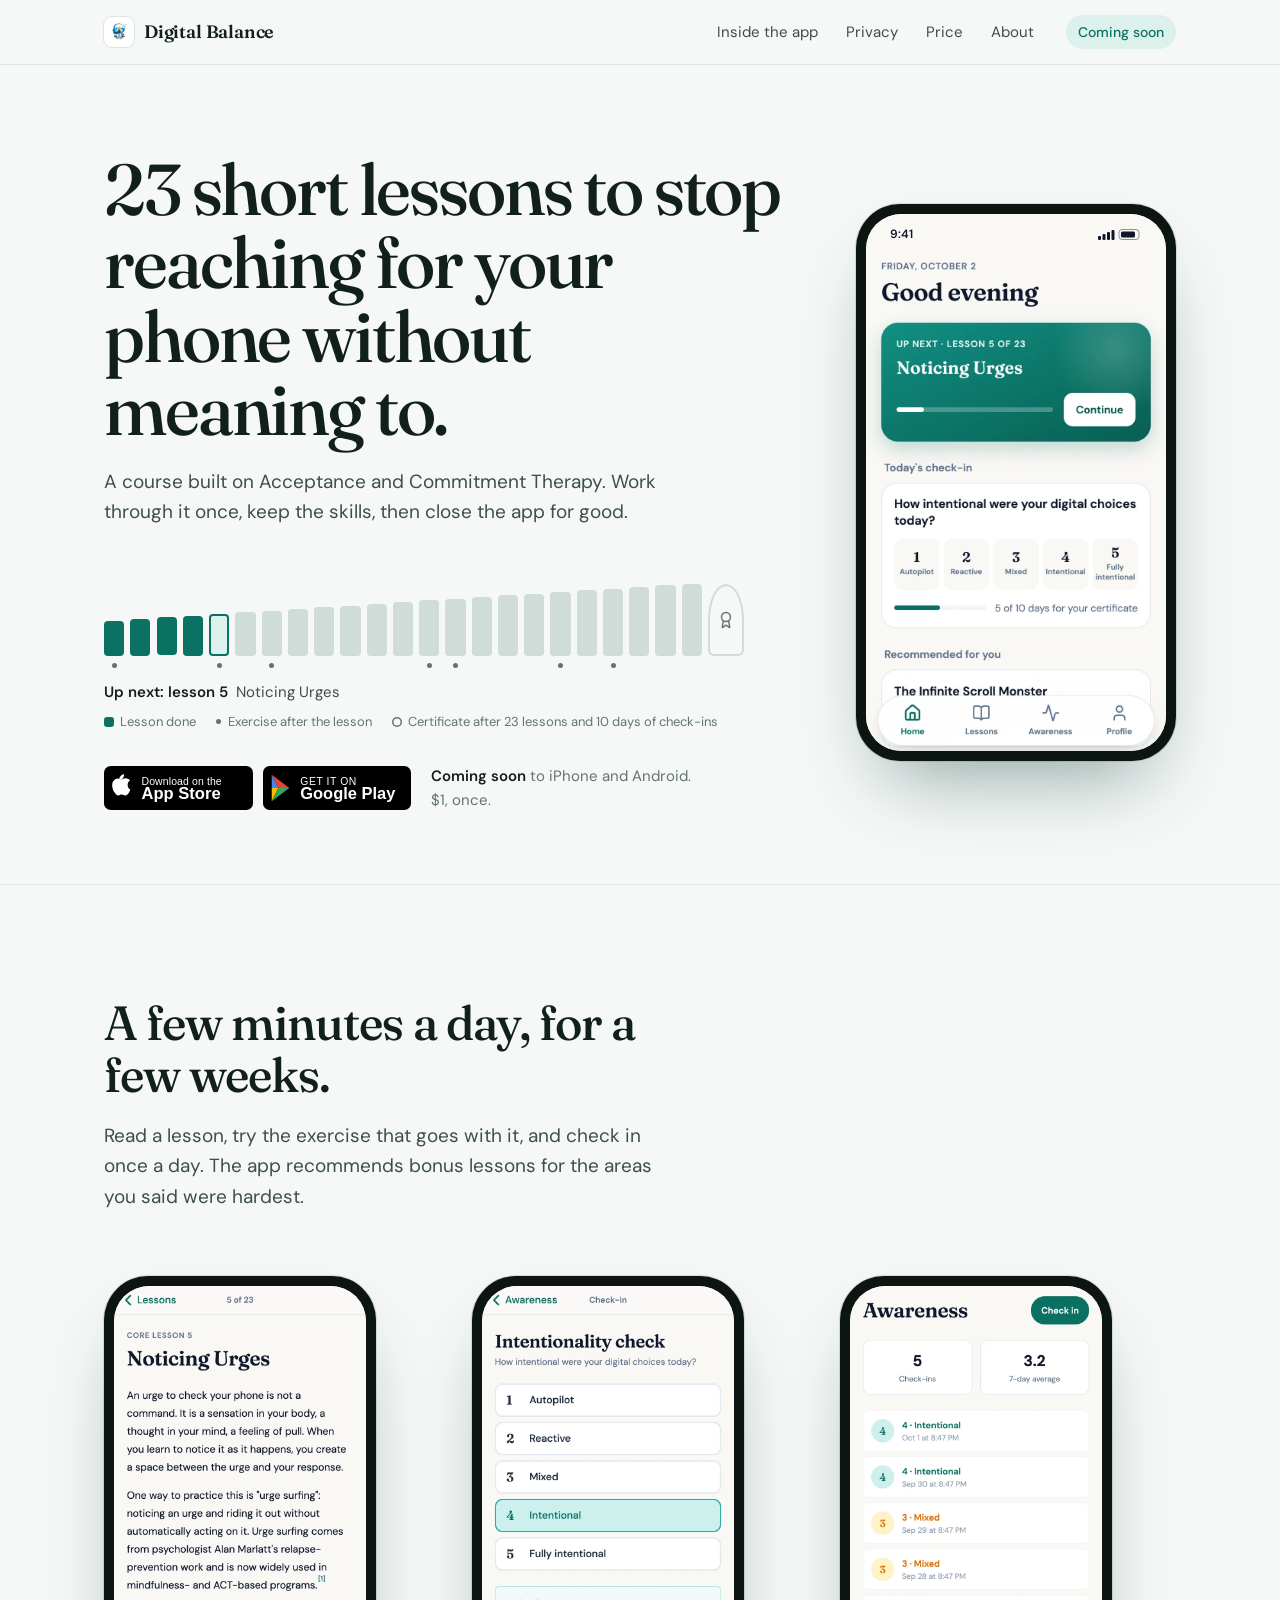
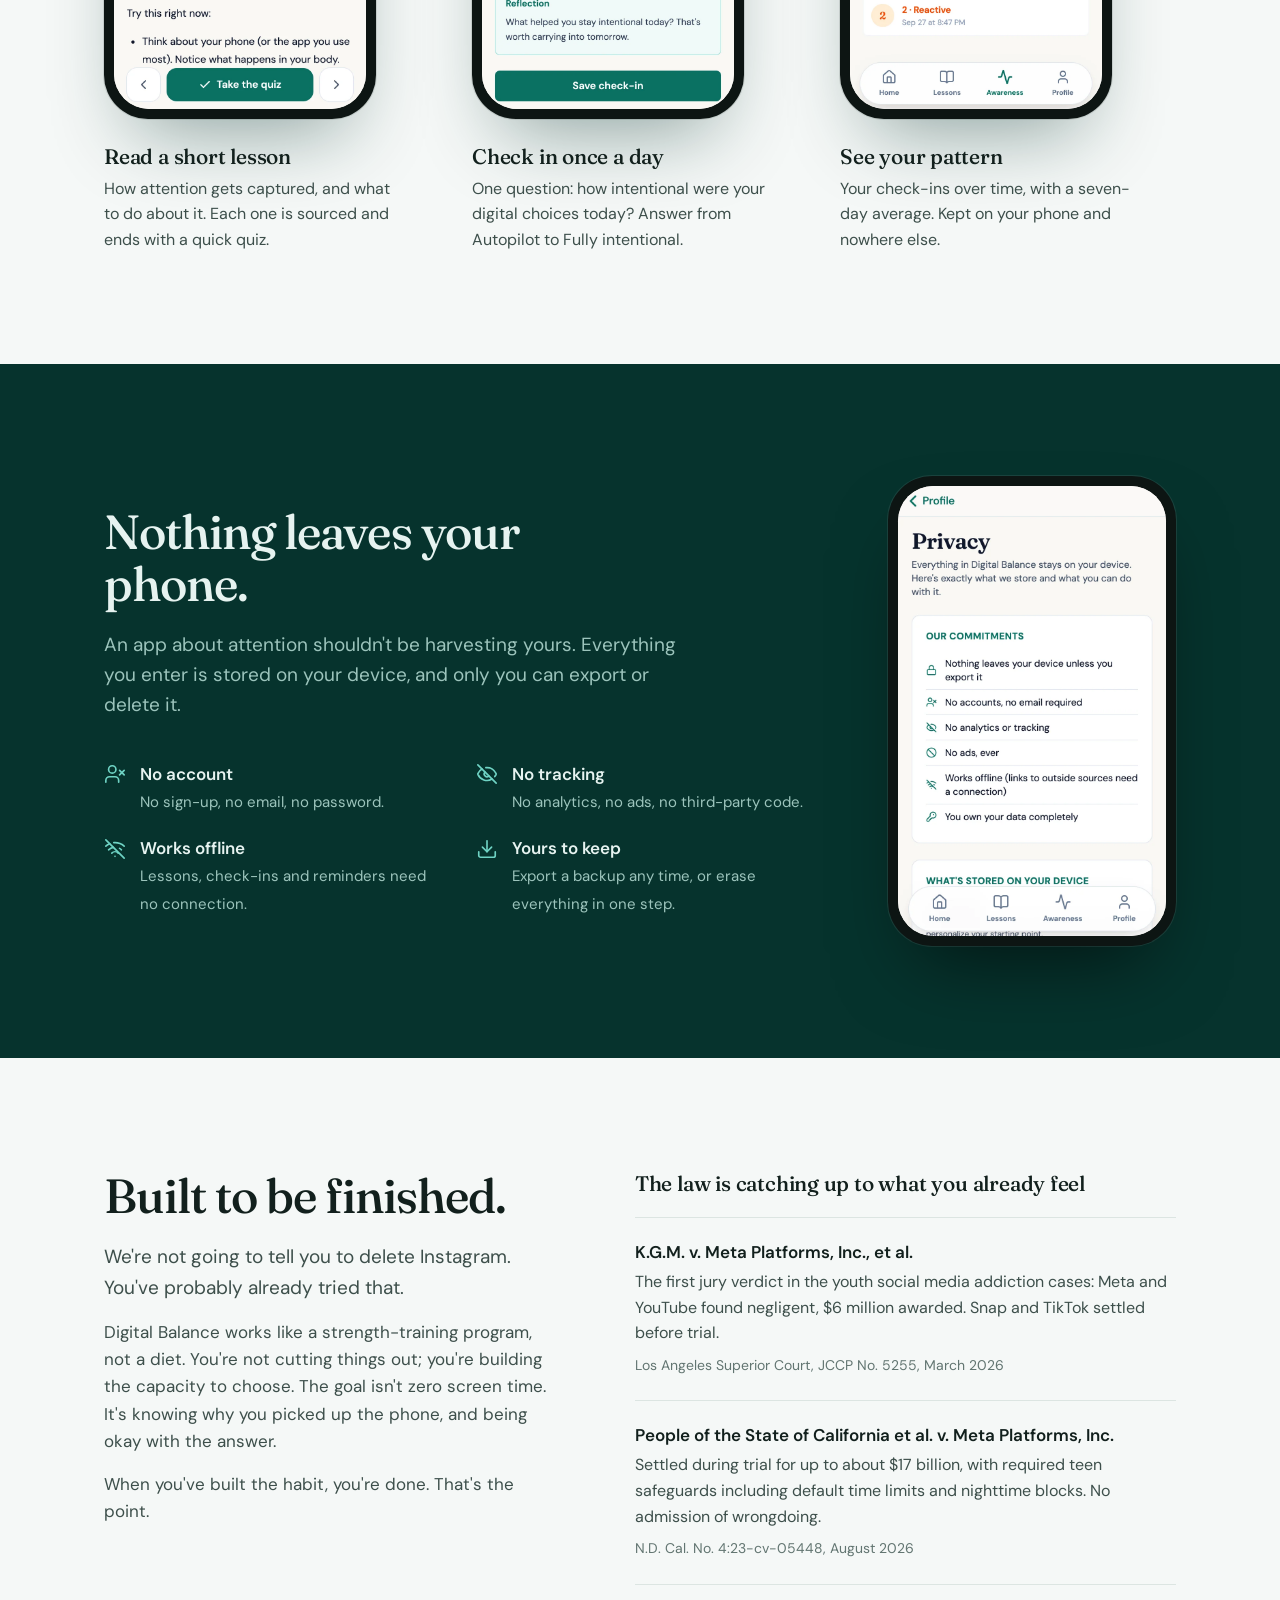
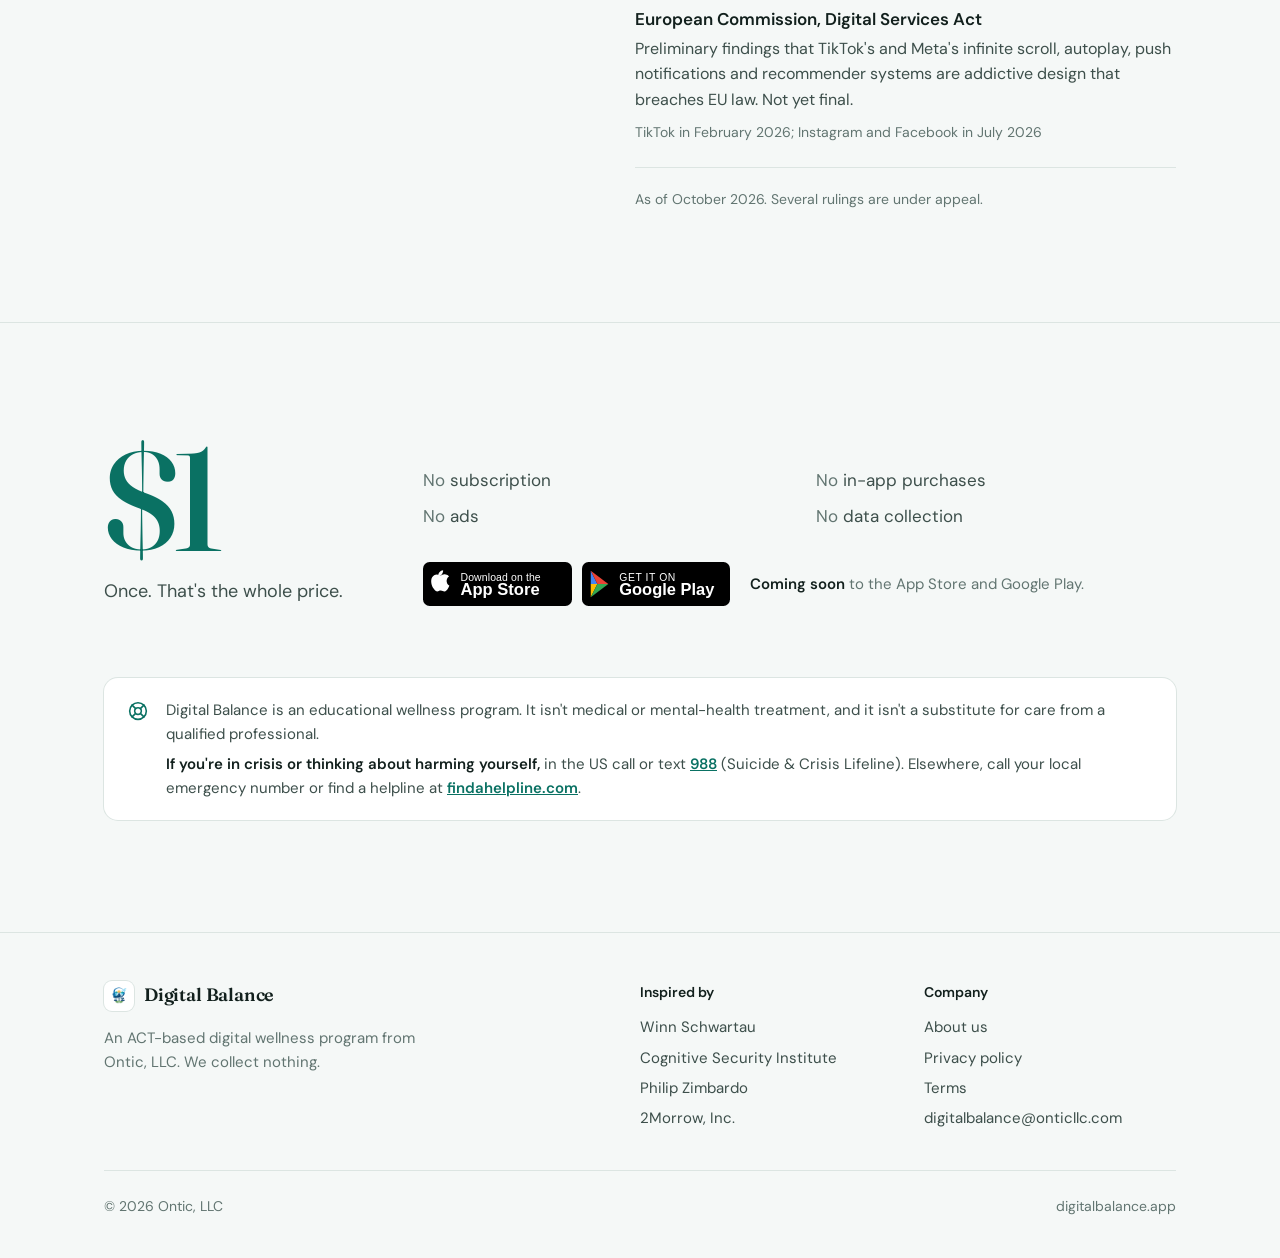
==== index.html @ da5f1ee6 "feat(site): redesign all pages around the program and real app screens - Home: the course drawn as 2" ====
<!DOCTYPE html>
<html lang="en">
<head>
  <meta charset="UTF-8">
  <meta name="viewport" content="width=device-width, initial-scale=1.0">
  <meta name="description" content="Digital Balance: 23 short, ACT-based lessons to stop reaching for your phone without meaning to. $1, once. No account, no data collection.">
  <title>Digital Balance</title>
  <link rel="stylesheet" href="fonts.css">
  <link rel="stylesheet" href="site.css">
  <meta property="og:title" content="Digital Balance">
  <meta property="og:description" content="23 short, ACT-based lessons to stop reaching for your phone without meaning to. $1, once. Coming soon to iPhone and Android.">
  <meta property="og:type" content="website">
  <style>
    .home-support { margin-top: clamp(3rem, 6vw, 4.5rem); }
    /* ── Hero ── */
    .hero { padding: clamp(3rem, 7vw, 5.5rem) 0 clamp(3rem, 6vw, 4.5rem); }
    .hero-grid { display: grid; gap: clamp(2.5rem, 5vw, 4.5rem); align-items: center; }
    @media (min-width: 900px) { .hero-grid { grid-template-columns: minmax(0, 1fr) 20rem; } }
    .hero h1 { font-size: clamp(2.5rem, 6.2vw, 4.5rem); line-height: 1.02; letter-spacing: -0.03em; max-width: 15ch; }

    /* The program strip: the course drawn as what it is, 23 lessons with an end. */
    .program { margin-top: clamp(2.5rem, 5vw, 3.5rem); max-width: 40rem; }
    .marks { list-style: none; display: grid; grid-template-columns: repeat(23, 1fr) 2.25rem; gap: clamp(3px, 0.6vw, 6px); align-items: end; height: 4.5rem; }
    .mark { position: relative; height: 100%; border-radius: 4px; background: var(--mark-empty); cursor: default; transition: background-color 0.15s; }
    .mark.done { background: var(--teal); }
    .mark.next { background: var(--mint); box-shadow: inset 0 0 0 2px var(--teal); }
    .mark.ex::after { content: ""; position: absolute; left: 50%; bottom: -0.75rem; width: 5px; height: 5px; margin-left: -2.5px; border-radius: 50%; background: var(--muted); }
    .mark:hover, .mark:focus-visible { background: var(--teal-strong); outline-offset: 2px; }
    .mark.cert { height: 100%; border-radius: 50% 50% 6px 6px; background: none; box-shadow: inset 0 0 0 2px var(--mark-empty); display: grid; place-items: center; color: var(--muted); }
    .mark.cert svg { width: 18px; height: 18px; }
    .mark.cert:hover, .mark.cert:focus-visible { background: none; box-shadow: inset 0 0 0 2px var(--teal); color: var(--teal); }
    .readout { margin-top: 1.5rem; min-height: 1.6em; font-size: 0.9375rem; color: var(--ink-soft); }
    .readout b { font-weight: 600; color: var(--ink); }
    .legend { margin-top: 0.5rem; display: flex; flex-wrap: wrap; gap: 0.25rem 1.25rem; font-size: 0.8125rem; color: var(--muted); list-style: none; }
    .legend li { display: inline-flex; align-items: center; gap: 0.4rem; }
    .legend i { display: inline-block; width: 10px; height: 10px; border-radius: 3px; background: var(--teal); }
    .legend i.dot { width: 5px; height: 5px; border-radius: 50%; background: var(--muted); }
    .legend i.ring { background: none; box-shadow: inset 0 0 0 1.5px var(--muted); border-radius: 50%; }

    @media (prefers-reduced-motion: no-preference) {
      .js .mark.done { animation: fill 0.5s cubic-bezier(.2,.7,.2,1) both; animation-delay: calc(var(--i) * 90ms + 250ms); transform-origin: bottom; }
      @keyframes fill { from { transform: scaleY(0.15); background: var(--mark-empty); } }
    }

    /* ── Phone ── */
    .phone {
      width: 100%; max-width: 20rem; margin: 0 auto;
      border-radius: 2.75rem; padding: 0.625rem;
      background: #0d1513;
      box-shadow: 0 0 0 1px color-mix(in srgb, var(--ink) 12%, transparent), 0 40px 80px -30px rgba(6, 51, 45, 0.45);
    }
    .phone-screen { border-radius: 2.2rem; overflow: hidden; background: #faf8f5; }
    .phone-bar { display: flex; justify-content: space-between; align-items: center; padding: 0.7rem 1.5rem 0.2rem; font-size: 0.75rem; font-weight: 600; color: #0f172a; background: #faf8f5; }
    .phone img { display: block; width: 100%; height: auto; }
    @media (prefers-color-scheme: dark) { .phone-screen, .phone-bar { background: #0e1513; color: #eef3f1; } }

    /* ── Sections ── */
    section { padding: clamp(4rem, 9vw, 7rem) 0; }
    .rule-top { border-top: 1px solid var(--rule); }

    .screens { margin-top: clamp(2.5rem, 5vw, 4rem); display: grid; gap: 2.5rem 2rem; }
    @media (min-width: 760px) { .screens { grid-template-columns: repeat(3, 1fr); } }
    .screens figure .phone { max-width: 17rem; margin: 0; }
    .screens figcaption { margin-top: 1.5rem; max-width: 19rem; }
    .screens figcaption p { margin-top: 0.375rem; color: var(--ink-soft); font-size: 1rem; }

    /* Privacy: the one dark band, because it's the one promise everything else rests on. */
    .privacy { background: var(--deep); color: var(--deep-ink); }
    .privacy-grid { display: grid; gap: 3rem; align-items: center; }
    @media (min-width: 900px) { .privacy-grid { grid-template-columns: minmax(0, 1fr) 18rem; gap: 5rem; } }
    .privacy .lede { color: var(--deep-muted); }
    .promises { list-style: none; margin-top: 2.5rem; display: grid; gap: 1.25rem 2.5rem; }
    @media (min-width: 640px) { .promises { grid-template-columns: 1fr 1fr; } }
    .promises li { display: grid; grid-template-columns: 1.5rem 1fr; gap: 0.75rem; align-items: start; }
    .promises svg { width: 22px; height: 22px; margin-top: 0.15rem; stroke: #6fd3c4; fill: none; stroke-width: 1.8; stroke-linecap: round; stroke-linejoin: round; }
    .promises b { display: block; font-weight: 600; }
    .promises span { color: var(--deep-muted); font-size: 0.9375rem; }
    .privacy .phone { box-shadow: 0 0 0 1px rgba(255,255,255,0.08), 0 40px 80px -30px rgba(0,0,0,0.6); }

    .two-col { display: grid; gap: 2.5rem; }
    @media (min-width: 900px) { .two-col { grid-template-columns: minmax(0, 5fr) minmax(0, 6fr); gap: 5rem; } }
    .prose p { color: var(--ink-soft); max-width: 36rem; }
    .prose p + p { margin-top: 1rem; }

    .cases { list-style: none; border-top: 1px solid var(--rule); }
    .cases li { padding: 1.5rem 0; border-bottom: 1px solid var(--rule); }
    .cases h3 { font-family: 'DM Sans', system-ui, sans-serif; font-size: 1.0625rem; font-weight: 600; letter-spacing: 0; }
    .cases p { margin-top: 0.375rem; color: var(--ink-soft); font-size: 1rem; }
    .cases small { display: block; margin-top: 0.5rem; color: var(--muted); font-size: 0.875rem; }
    .as-of { margin-top: 1.25rem; font-size: 0.875rem; color: var(--muted); }

    /* ── Pricing ── */
    .price-grid { display: grid; gap: 2.5rem; align-items: end; }
    @media (min-width: 900px) { .price-grid { grid-template-columns: auto minmax(0, 1fr); gap: 5rem; } }
    .price { font-family: 'Fraunces', Georgia, serif; font-size: clamp(5rem, 14vw, 9rem); font-weight: 500; line-height: 0.9; letter-spacing: -0.05em; color: var(--teal); }
    .price-note { margin-top: 0.75rem; font-size: 1.125rem; color: var(--ink-soft); }
    .nots { list-style: none; display: grid; gap: 0.5rem 2rem; color: var(--ink-soft); }
    @media (min-width: 640px) { .nots { grid-template-columns: 1fr 1fr; } }
    .nots li::before { content: "No "; color: var(--muted); }
    .price-grid .availability { margin-top: 2rem; }
  </style>
</head>
<body>
  <header class="nav">
    <div class="wrap">
      <a class="brand" href="./"><img src="digitalbalance.png" alt="">Digital Balance</a>
      <ul class="nav-links">
        <li><a href="./#inside">Inside the app</a></li>
        <li><a href="./#privacy">Privacy</a></li>
        <li><a href="./#price">Price</a></li>
        <li><a href="about.html">About</a></li>
      </ul>
      <span class="nav-status">Coming soon</span>
    </div>
  </header>

  <main id="top">
    <section class="hero">
      <div class="wrap hero-grid">
        <div>
          <h1>23 short lessons to stop reaching for your phone without meaning to.</h1>
          <p class="lede">A course built on Acceptance and Commitment Therapy. Work through it once, keep the skills, then close the app for good.</p>

          <div class="program">
            <ol class="marks" id="marks" aria-label="The 23 core lessons"></ol>
            <p class="readout" id="readout" aria-live="polite"></p>
            <ul class="legend" aria-hidden="true">
              <li><i></i>Lesson done</li>
              <li><i class="dot"></i>Exercise after the lesson</li>
              <li><i class="ring"></i>Certificate after 23 lessons and 10 days of check-ins</li>
            </ul>
          </div>

          <div class="availability">
            <div class="badges" aria-hidden="true">
              <span class="badge"><img src="app-store-badge.svg" alt=""></span>
              <span class="badge"><img src="google-play-badge.svg" alt=""></span>
            </div>
            <p><strong>Coming soon</strong> to iPhone and Android.<br>$1, once.</p>
          </div>
        </div>

        <div class="phone" role="img" aria-label="The Digital Balance home screen: the next lesson, today's check-in and a recommended bonus lesson">
          <div class="phone-screen">
            <div class="phone-bar" aria-hidden="true"><span>9:41</span><svg width="44" height="11" viewBox="0 0 44 11" fill="currentColor"><rect x="0" y="7" width="3" height="4" rx="1"/><rect x="4.5" y="5" width="3" height="6" rx="1"/><rect x="9" y="3" width="3" height="8" rx="1"/><rect x="13.5" y="1" width="3" height="10" rx="1"/><rect x="21" y="0.5" width="20" height="10" rx="3" fill="none" stroke="currentColor" stroke-opacity="0.45"/><rect x="23" y="2.5" width="14" height="6" rx="1.5"/></svg></div>
            <picture>
              <source srcset="screens/home-dark.webp" media="(prefers-color-scheme: dark)">
              <img src="screens/home-light.webp" alt="" width="393" height="660">
            </picture>
          </div>
        </div>
      </div>
    </section>

    <section class="rule-top" id="inside">
      <div class="wrap">
        <h2>A few minutes a day, for a few weeks.</h2>
        <p class="lede">Read a lesson, try the exercise that goes with it, and check in once a day. The app recommends bonus lessons for the areas you said were hardest.</p>

        <div class="screens">
          <figure>
            <div class="phone"><div class="phone-screen">
              <picture>
                <source srcset="screens/lesson-dark.webp" media="(prefers-color-scheme: dark)">
                <img src="screens/lesson-light.webp" alt="A lesson called Noticing Urges, with a button to take its short quiz" width="393" height="660" loading="lazy">
              </picture>
            </div></div>
            <figcaption>
              <h3>Read a short lesson</h3>
              <p>How attention gets captured, and what to do about it. Each one is sourced and ends with a quick quiz.</p>
            </figcaption>
          </figure>
          <figure>
            <div class="phone"><div class="phone-screen">
              <picture>
                <source srcset="screens/checkin-dark.webp" media="(prefers-color-scheme: dark)">
                <img src="screens/checkin-light.webp" alt="The daily check-in, a five-step scale from Autopilot to Fully intentional" width="393" height="660" loading="lazy">
              </picture>
            </div></div>
            <figcaption>
              <h3>Check in once a day</h3>
              <p>One question: how intentional were your digital choices today? Answer from Autopilot to Fully intentional.</p>
            </figcaption>
          </figure>
          <figure>
            <div class="phone"><div class="phone-screen">
              <picture>
                <source srcset="screens/awareness-dark.webp" media="(prefers-color-scheme: dark)">
                <img src="screens/awareness-light.webp" alt="The Awareness screen, listing recent check-ins and a seven-day average" width="393" height="660" loading="lazy">
              </picture>
            </div></div>
            <figcaption>
              <h3>See your pattern</h3>
              <p>Your check-ins over time, with a seven-day average. Kept on your phone and nowhere else.</p>
            </figcaption>
          </figure>
        </div>
      </div>
    </section>

    <section class="privacy" id="privacy">
      <div class="wrap privacy-grid">
        <div>
          <h2>Nothing leaves your phone.</h2>
          <p class="lede">An app about attention shouldn't be harvesting yours. Everything you enter is stored on your device, and only you can export or delete it.</p>
          <ul class="promises">
            <li><svg viewBox="0 0 24 24" aria-hidden="true"><path d="M16 21v-2a4 4 0 0 0-4-4H6a4 4 0 0 0-4 4v2"/><circle cx="9" cy="7" r="4"/><path d="m17 8 5 5"/><path d="m22 8-5 5"/></svg><div><b>No account</b><span>No sign-up, no email, no password.</span></div></li>
            <li><svg viewBox="0 0 24 24" aria-hidden="true"><path d="M10.733 5.076a10.744 10.744 0 0 1 11.205 6.575 1 1 0 0 1 0 .696 10.747 10.747 0 0 1-1.444 2.49"/><path d="M14.084 14.158a3 3 0 0 1-4.242-4.242"/><path d="M17.479 17.499a10.75 10.75 0 0 1-15.417-5.151 1 1 0 0 1 0-.696 10.75 10.75 0 0 1 4.446-5.143"/><path d="m2 2 20 20"/></svg><div><b>No tracking</b><span>No analytics, no ads, no third-party code.</span></div></li>
            <li><svg viewBox="0 0 24 24" aria-hidden="true"><path d="M12 20h.01"/><path d="M8.5 16.429a5 5 0 0 1 7 0"/><path d="M5 12.859a10 10 0 0 1 5.17-2.69"/><path d="M19 12.859a10 10 0 0 0-2.007-1.523"/><path d="M2 8.82a15 15 0 0 1 4.177-2.643"/><path d="M22 8.82a15 15 0 0 0-11.288-3.764"/><path d="m2 2 20 20"/></svg><div><b>Works offline</b><span>Lessons, check-ins and reminders need no connection.</span></div></li>
            <li><svg viewBox="0 0 24 24" aria-hidden="true"><path d="M12 15V3"/><path d="M21 15v4a2 2 0 0 1-2 2H5a2 2 0 0 1-2-2v-4"/><path d="m7 10 5 5 5-5"/></svg><div><b>Yours to keep</b><span>Export a backup any time, or erase everything in one step.</span></div></li>
          </ul>
        </div>
        <div class="phone" role="img" aria-label="The in-app Privacy screen listing the app's commitments">
          <div class="phone-screen">
            <picture>
              <source srcset="screens/privacy-dark.webp" media="(prefers-color-scheme: dark)">
              <img src="screens/privacy-light.webp" alt="" width="393" height="660" loading="lazy">
            </picture>
          </div>
        </div>
      </div>
    </section>

    <section>
      <div class="wrap two-col">
        <div class="prose">
          <h2>Built to be finished.</h2>
          <p class="lede">We're not going to tell you to delete Instagram. You've probably already tried that.</p>
          <p>Digital Balance works like a strength-training program, not a diet. You're not cutting things out; you're building the capacity to choose. The goal isn't zero screen time. It's knowing why you picked up the phone, and being okay with the answer.</p>
          <p>When you've built the habit, you're done. That's the point.</p>
        </div>
        <div>
          <h3 style="margin-bottom: 1.25rem;">The law is catching up to what you already feel</h3>
          <ul class="cases">
            <li>
              <h3>K.G.M. v. Meta Platforms, Inc., et al.</h3>
              <p>The first jury verdict in the youth social media addiction cases: Meta and YouTube found negligent, $6 million awarded. Snap and TikTok settled before trial.</p>
              <small>Los Angeles Superior Court, JCCP No. 5255, March 2026</small>
            </li>
            <li>
              <h3>People of the State of California et al. v. Meta Platforms, Inc.</h3>
              <p>Settled during trial for up to about $17 billion, with required teen safeguards including default time limits and nighttime blocks. No admission of wrongdoing.</p>
              <small>N.D. Cal. No. 4:23-cv-05448, August 2026</small>
            </li>
            <li>
              <h3>European Commission, Digital Services Act</h3>
              <p>Preliminary findings that TikTok's and Meta's infinite scroll, autoplay, push notifications and recommender systems are addictive design that breaches EU law. Not yet final.</p>
              <small>TikTok in February 2026; Instagram and Facebook in July 2026</small>
            </li>
          </ul>
          <p class="as-of">As of October 2026. Several rulings are under appeal.</p>
        </div>
      </div>
    </section>

    <section class="rule-top" id="price">
      <div class="wrap">
        <div class="price-grid">
          <div>
            <p class="price">$1</p>
            <p class="price-note">Once. That's the whole price.</p>
          </div>
          <div>
            <ul class="nots">
              <li>subscription</li>
              <li>in-app purchases</li>
              <li>ads</li>
              <li>data collection</li>
            </ul>
            <div class="availability">
              <div class="badges" aria-hidden="true">
                <span class="badge"><img src="app-store-badge.svg" alt=""></span>
                <span class="badge"><img src="google-play-badge.svg" alt=""></span>
              </div>
              <p><strong>Coming soon</strong> to the App Store and Google Play.</p>
            </div>
          </div>
        </div>

        <aside class="support home-support" aria-label="About this program and crisis support">
          <svg viewBox="0 0 24 24" aria-hidden="true"><circle cx="12" cy="12" r="10"/><path d="m4.93 4.93 4.24 4.24"/><path d="m14.83 9.17 4.24-4.24"/><path d="m14.83 14.83 4.24 4.24"/><path d="m9.17 14.83-4.24 4.24"/><circle cx="12" cy="12" r="4"/></svg>
          <div>
            <p>Digital Balance is an educational wellness program. It isn't medical or mental-health treatment, and it isn't a substitute for care from a qualified professional.</p>
            <p><strong>If you're in crisis or thinking about harming yourself,</strong> in the US call or text <a href="tel:988">988</a> (Suicide &amp; Crisis Lifeline). Elsewhere, call your local emergency number or find a helpline at <a href="https://findahelpline.com" target="_blank" rel="noopener">findahelpline.com</a>.</p>
          </div>
        </aside>
      </div>
    </section>
  </main>

  <footer>
    <div class="wrap">
      <div class="foot">
        <div>
          <a class="brand" href="./"><img src="digitalbalance.png" alt="">Digital Balance</a>
          <p class="tag">An ACT-based digital wellness program from Ontic, LLC. We collect nothing.</p>
        </div>
        <div>
          <h4>Inspired by</h4>
          <ul>
            <li><a href="https://en.wikipedia.org/wiki/Winn_Schwartau" target="_blank" rel="noopener">Winn Schwartau</a></li>
            <li><a href="https://cognitivesecurityinstitute.org" target="_blank" rel="noopener">Cognitive Security Institute</a></li>
            <li><a href="https://en.wikipedia.org/wiki/Philip_Zimbardo" target="_blank" rel="noopener">Philip Zimbardo</a></li>
            <li><a href="https://www.2morrowinc.com" target="_blank" rel="noopener">2Morrow, Inc.</a></li>
          </ul>
        </div>
        <div>
          <h4>Company</h4>
          <ul>
            <li><a href="about.html">About us</a></li>
            <li><a href="privacy.html">Privacy policy</a></li>
            <li><a href="terms.html">Terms</a></li>
            <li><a href="mailto:digitalbalance@onticllc.com">digitalbalance@onticllc.com</a></li>
          </ul>
        </div>
      </div>
      <div class="fine">
        <span>© 2026 Ontic, LLC</span>
        <span>digitalbalance.app</span>
      </div>
    </div>
  </footer>

  <script>
    document.documentElement.classList.add('js');

    // Core lessons in program order (digital-balance/src/content/program.json), with the
    // lessons that are followed by an exercise. The strip shows the same progress as the
    // home-screen screenshot: four lessons done, lesson 5 next.
    const lessons = ["Welcome to Digital Balance", "What is Digital Addiction?", "The Hooked Brain", "Screen Time Awareness", "Noticing Urges", "Autopilot Scrolling", "The Notification Trap", "FOMO and Comparison", "Thoughts About Missing Out", "Making Space for Discomfort", "Present Moment Practice", "Observer Self and Screens", "Values and Screens", "Committed Actions Offline", "Digital Boundaries", "Building New Habits", "Mindful Social Media", "Why Outrage Pays", "AI and Digital Balance", "Sleep and Screens", "Relationships and Screens", "Compassion for Slips", "Your Digital Balance Plan"];
    const exercises = { 1: 'Intention Setting', 5: 'The Pause', 7: 'Notification Inventory', 13: 'App Audit', 14: 'Gratitude for Offline', 18: 'The Crowd Check', 20: 'Digital Sunset' };
    const done = 4;

    const marks = document.getElementById('marks');
    const readout = document.getElementById('readout');
    const describe = (n) => {
      const ex = exercises[n] ? `, then the ${exercises[n]} exercise` : '';
      return `<b>Lesson ${n}</b>&nbsp; ${lessons[n - 1]}${ex}`;
    };
    const idle = `<b>Up next: lesson ${done + 1}</b>&nbsp; ${lessons[done]}`;
    readout.innerHTML = idle;

    lessons.forEach((title, i) => {
      const n = i + 1;
      const li = document.createElement('li');
      li.className = 'mark' + (n <= done ? ' done' : n === done + 1 ? ' next' : '') + (exercises[n] ? ' ex' : '');
      li.style.setProperty('--i', i);
      li.style.height = `${46 + (n / lessons.length) * 54}%`;
      li.tabIndex = 0;
      li.innerHTML = `<span class="sr-only">Lesson ${n}: ${title}${exercises[n] ? ', followed by an exercise' : ''}${n <= done ? ', done' : ''}</span>`;
      const show = () => { readout.innerHTML = describe(n); };
      li.addEventListener('mouseenter', show);
      li.addEventListener('focus', show);
      marks.appendChild(li);
    });

    const cert = document.createElement('li');
    cert.className = 'mark cert';
    cert.tabIndex = 0;
    cert.innerHTML = '<svg viewBox="0 0 24 24" fill="none" stroke="currentColor" stroke-width="1.9" stroke-linecap="round" stroke-linejoin="round" aria-hidden="true"><path d="m15.477 12.89 1.515 8.526a.5.5 0 0 1-.81.47l-3.58-2.687a1 1 0 0 0-1.197 0l-3.586 2.686a.5.5 0 0 1-.81-.469l1.514-8.526"/><circle cx="12" cy="8" r="6"/></svg><span class="sr-only">Certificate</span>';
    const showCert = () => { readout.innerHTML = '<b>Certificate</b>&nbsp; Finish the 23 lessons and check in on 10 days. Then you\'re done.'; };
    cert.addEventListener('mouseenter', showCert);
    cert.addEventListener('focus', showCert);
    marks.appendChild(cert);

    marks.addEventListener('mouseleave', () => { readout.innerHTML = idle; });
    marks.addEventListener('focusout', (e) => { if (!marks.contains(e.relatedTarget)) readout.innerHTML = idle; });
  </script>
</body>
</html>
---- fonts.css ----
/* Self-hosted so visiting the site sends nothing to a third party, matching the app,
   which bundles the same variable fonts. Latin subset, from @fontsource-variable (SIL OFL 1.1). */
@font-face {
  font-family: 'DM Sans';
  font-style: normal;
  font-weight: 100 1000;
  font-display: swap;
  src: url(fonts/dm-sans-latin-wght-normal.woff2) format('woff2');
}
@font-face {
  font-family: 'DM Sans';
  font-style: italic;
  font-weight: 100 1000;
  font-display: swap;
  src: url(fonts/dm-sans-latin-wght-italic.woff2) format('woff2');
}
@font-face {
  font-family: 'Fraunces';
  font-style: normal;
  font-weight: 100 900;
  font-display: swap;
  src: url(fonts/fraunces-latin-opsz-normal.woff2) format('woff2');
}
@font-face {
  font-family: 'Fraunces';
  font-style: italic;
  font-weight: 100 900;
  font-display: swap;
  src: url(fonts/fraunces-latin-opsz-italic.woff2) format('woff2');
}
---- site.css ----
/* Shared styles for every page: tokens, type, nav, footer and the support notice.
   Colours are the app's own (digital-balance/src/index.css), so the site and the
   screenshots on it read as one product in both themes. */

*, *::before, *::after { box-sizing: border-box; margin: 0; padding: 0; }

:root {
  --paper: #f5f8f7;
  --surface: #ffffff;
  --ink: #12201d;
  --ink-soft: #3d4f4b;
  --muted: #627571;
  --rule: #dce5e2;
  --teal: #0a7163;
  --teal-strong: #085f53;
  --mint: #dcf1ec;
  --deep: #06332d;
  --deep-ink: #e6f3f0;
  --deep-muted: #9cc4bc;
  --mark-empty: #cfdcd8;
  --wrap: 72rem;
  --gutter: clamp(1rem, 4vw, 2.5rem);
}

@media (prefers-color-scheme: dark) {
  :root {
    --paper: #0e1513;
    --surface: #18211f;
    --ink: #eef3f1;
    --ink-soft: #c3d0cc;
    --muted: #8fa19c;
    --rule: #26322f;
    --teal: #3fbfae;
    --teal-strong: #6fd3c4;
    --mint: #163631;
    --deep: #0a2420;
    --mark-empty: #2c3a37;
  }
}

html { scroll-behavior: smooth; }
@media (prefers-reduced-motion: reduce) { html { scroll-behavior: auto; } }

body {
  font-family: 'DM Sans', system-ui, sans-serif;
  font-size: 1.0625rem;
  line-height: 1.6;
  color: var(--ink);
  background: var(--paper);
  -webkit-font-smoothing: antialiased;
}

a { color: inherit; }
:focus-visible { outline: 2px solid var(--teal); outline-offset: 3px; border-radius: 4px; }

.wrap { max-width: var(--wrap); margin: 0 auto; padding: 0 var(--gutter); }
.sr-only { position: absolute; width: 1px; height: 1px; overflow: hidden; clip: rect(0 0 0 0); white-space: nowrap; }

h1, h2, h3 { font-family: 'Fraunces', Georgia, serif; font-weight: 500; letter-spacing: -0.02em; }
h2 { font-size: clamp(2rem, 4.2vw, 3rem); line-height: 1.08; max-width: 18ch; }
h3 { font-size: 1.3125rem; line-height: 1.25; letter-spacing: -0.01em; }
.lede { font-size: 1.1875rem; color: var(--ink-soft); max-width: 36rem; margin-top: 1.25rem; }

/* ── Nav ── */
.nav {
  position: sticky; top: 0; z-index: 10;
  background: color-mix(in srgb, var(--paper) 88%, transparent);
  -webkit-backdrop-filter: blur(14px); backdrop-filter: blur(14px);
  border-bottom: 1px solid var(--rule);
}
.nav .wrap { display: flex; align-items: center; gap: 2rem; height: 4rem; }
.brand { display: inline-flex; align-items: center; gap: 0.625rem; text-decoration: none; font-family: 'Fraunces', Georgia, serif; font-size: 1.125rem; font-weight: 600; letter-spacing: -0.01em; }
.brand img { width: 30px; height: 30px; border-radius: 8px; background: #fff; padding: 2px; box-shadow: 0 0 0 1px var(--rule); }
.nav-links { display: flex; gap: 1.75rem; margin-left: auto; list-style: none; font-size: 0.9375rem; }
.nav-links a { text-decoration: none; color: var(--ink-soft); }
.nav-links a:hover, .nav-links a[aria-current] { color: var(--ink); }
.nav-status { font-size: 0.875rem; font-weight: 500; color: var(--teal); background: var(--mint); padding: 0.375rem 0.75rem; border-radius: 99px; white-space: nowrap; }
@media (max-width: 760px) { .nav-links { display: none; } .nav-status { margin-left: auto; } }

/* ── Store availability ── */
.availability { margin-top: 2rem; display: flex; flex-wrap: wrap; align-items: center; gap: 0.75rem 1.25rem; }
.badges { display: flex; gap: 0.625rem; }
.badge { display: block; }
/* Store badges stay unaltered (Apple and Google forbid recolouring them); until the
   listings are live they're plain images, not links, next to the "Coming soon" note. */
.badge img { display: block; height: 44px; width: auto; }
@media (prefers-color-scheme: dark) { .badge img { box-shadow: 0 0 0 1px #a6a6a6; border-radius: 8px; } }
.availability p { font-size: 0.9375rem; color: var(--muted); }
.availability strong { color: var(--ink); font-weight: 600; }

/* ── Support notice ── */
.support { padding: 1.25rem 1.5rem; border-radius: 14px; background: var(--surface); box-shadow: 0 0 0 1px var(--rule); display: grid; grid-template-columns: 1.5rem 1fr; gap: 0.875rem; font-size: 0.9375rem; color: var(--ink-soft); }
.support svg { width: 20px; height: 20px; margin-top: 0.2rem; stroke: var(--teal); fill: none; stroke-width: 1.9; stroke-linecap: round; stroke-linejoin: round; }
.support p + p { margin-top: 0.375rem; }
.support strong { color: var(--ink); font-weight: 600; }
.support a { color: var(--teal); font-weight: 600; }

/* ── Footer ── */
footer { border-top: 1px solid var(--rule); padding: 3rem 0 2.5rem; font-size: 0.9375rem; }
.foot { display: grid; gap: 2rem; }
@media (min-width: 760px) { .foot { grid-template-columns: 2fr 1fr 1fr; } }
.foot h4 { font-size: 0.875rem; font-weight: 600; margin-bottom: 0.75rem; }
.foot ul { list-style: none; display: grid; gap: 0.4rem; color: var(--ink-soft); }
.foot a { text-decoration: none; }
.foot a:hover { color: var(--teal); }
.foot .tag { color: var(--muted); margin-top: 0.5rem; max-width: 22rem; }
.fine { margin-top: 2.5rem; padding-top: 1.5rem; border-top: 1px solid var(--rule); display: flex; flex-wrap: wrap; justify-content: space-between; gap: 0.5rem; color: var(--muted); font-size: 0.875rem; }

/* ── Document pages (privacy, terms, about) ── */
.doc-head { padding: clamp(3rem, 7vw, 5rem) 0 clamp(2rem, 4vw, 3rem); border-bottom: 1px solid var(--rule); }
.doc-kind { font-size: 0.9375rem; font-weight: 600; color: var(--teal); }
.doc-head h1 { margin-top: 0.75rem; font-size: clamp(2.5rem, 6vw, 4rem); line-height: 1.04; letter-spacing: -0.03em; max-width: 16ch; }
.doc-meta { margin-top: 1.25rem; font-size: 0.9375rem; color: var(--muted); }

.doc { display: grid; gap: 2.5rem; padding: clamp(2.5rem, 5vw, 4rem) 0 clamp(4rem, 8vw, 6rem); }
@media (min-width: 960px) { .doc { grid-template-columns: 14rem minmax(0, 1fr); gap: 5rem; } }

.toc { font-size: 0.9375rem; }
.toc h2 { font-family: 'DM Sans', system-ui, sans-serif; font-size: 0.875rem; font-weight: 600; letter-spacing: 0; color: var(--muted); margin-bottom: 0.75rem; }
.toc ol { list-style: none; display: grid; gap: 0.45rem; border-left: 1px solid var(--rule); }
.toc a { display: block; padding-left: 1rem; margin-left: -1px; border-left: 2px solid transparent; text-decoration: none; color: var(--ink-soft); line-height: 1.35; }
.toc a:hover { color: var(--ink); }
.toc a.is-current { color: var(--teal); border-left-color: var(--teal); }
@media (min-width: 960px) { .toc nav { position: sticky; top: 6rem; } }
@media (max-width: 959px) { .toc ol { grid-template-columns: repeat(auto-fill, minmax(12rem, 1fr)); border-left: 0; gap: 0.35rem 1rem; } .toc a { padding-left: 0; border-left: 0; } }

.doc-body { max-width: 42rem; }
.doc-body section { scroll-margin-top: 5.5rem; padding: 2rem 0; border-top: 1px solid var(--rule); }
.doc-body section:first-child { border-top: 0; padding-top: 0; }
.doc-body h2 { font-size: 1.625rem; line-height: 1.2; letter-spacing: -0.015em; max-width: none; margin-bottom: 0.875rem; }
.doc-body p, .doc-body li { color: var(--ink-soft); }
.doc-body p + p, .doc-body p + ul, .doc-body ul + p, .doc-body .support + p { margin-top: 0.875rem; }
.doc-body ul { margin-top: 0.875rem; padding-left: 1.25rem; display: grid; gap: 0.5rem; }
.doc-body li::marker { color: var(--muted); }
.doc-body strong { color: var(--ink); font-weight: 600; }
.doc-body a { color: var(--teal); font-weight: 500; }
.doc-body .support { margin-top: 1rem; }
.doc-body address { font-style: normal; margin-top: 1rem; color: var(--ink-soft); }
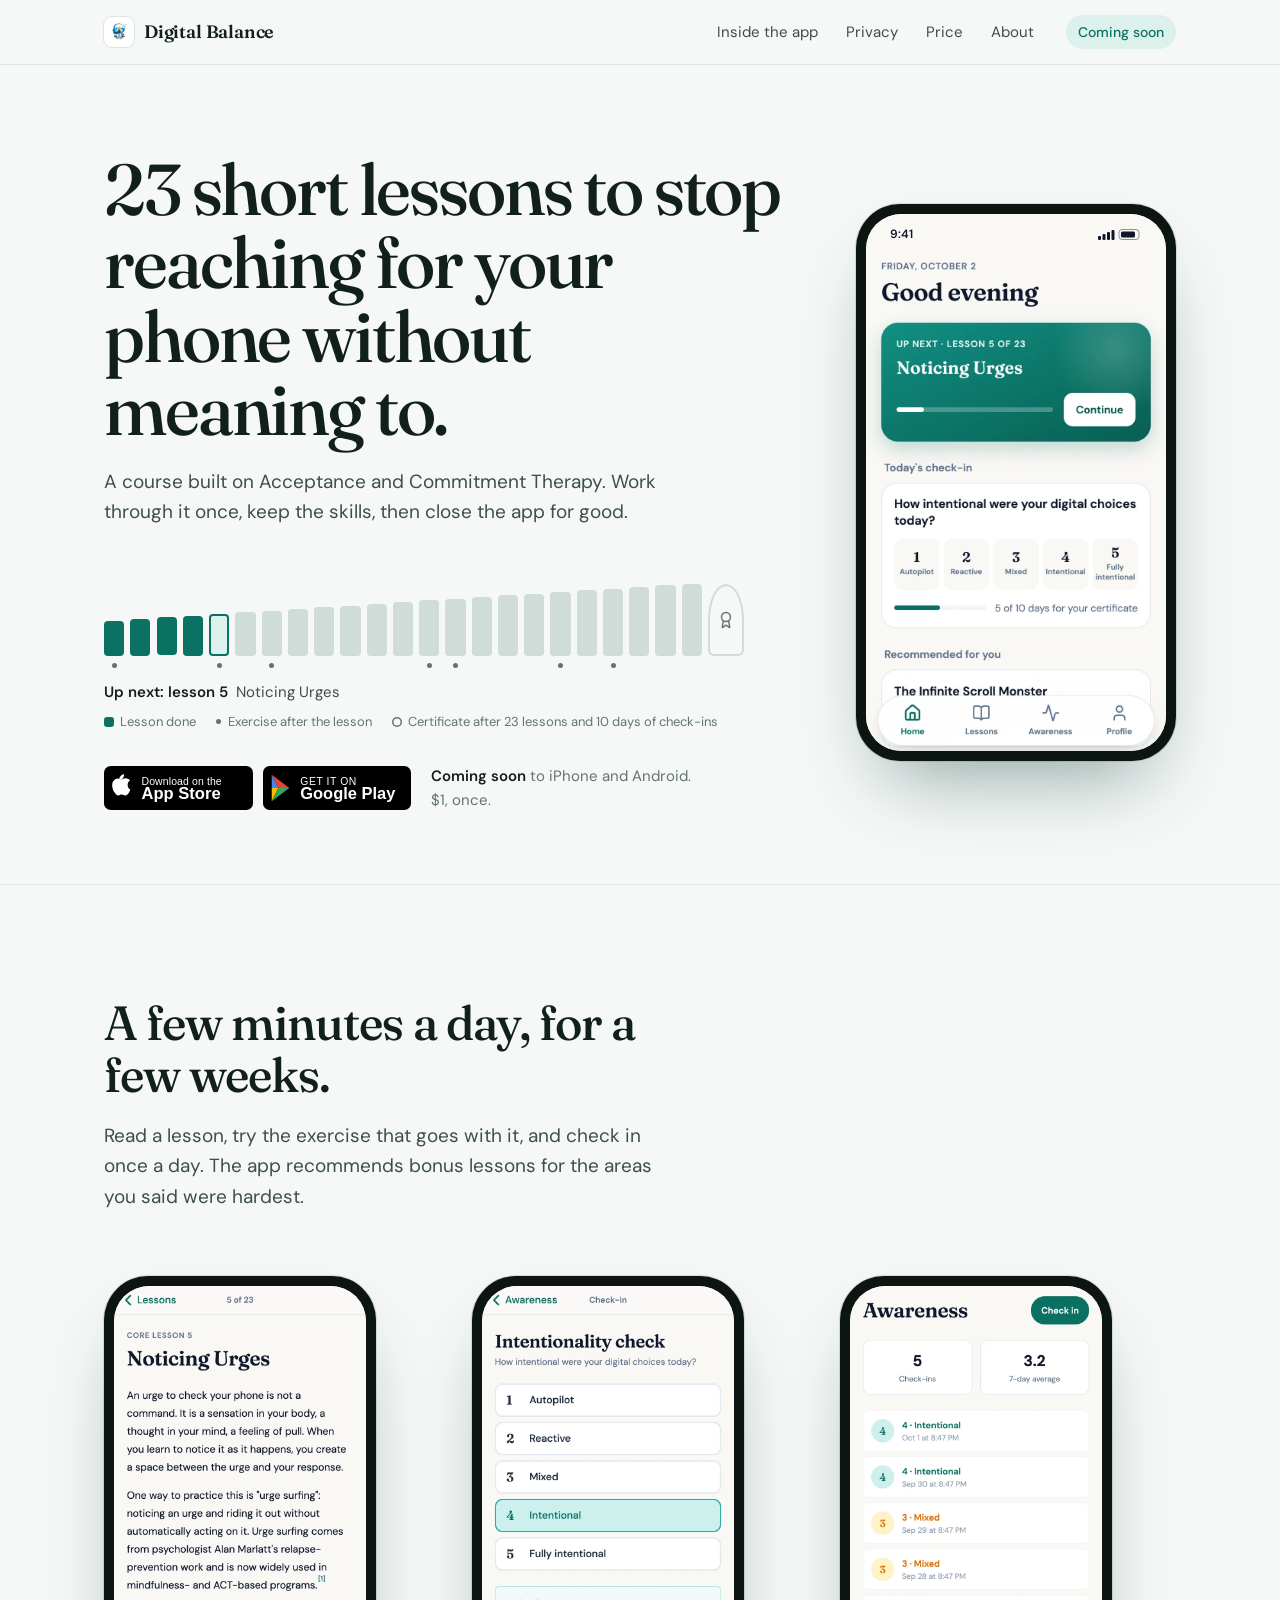
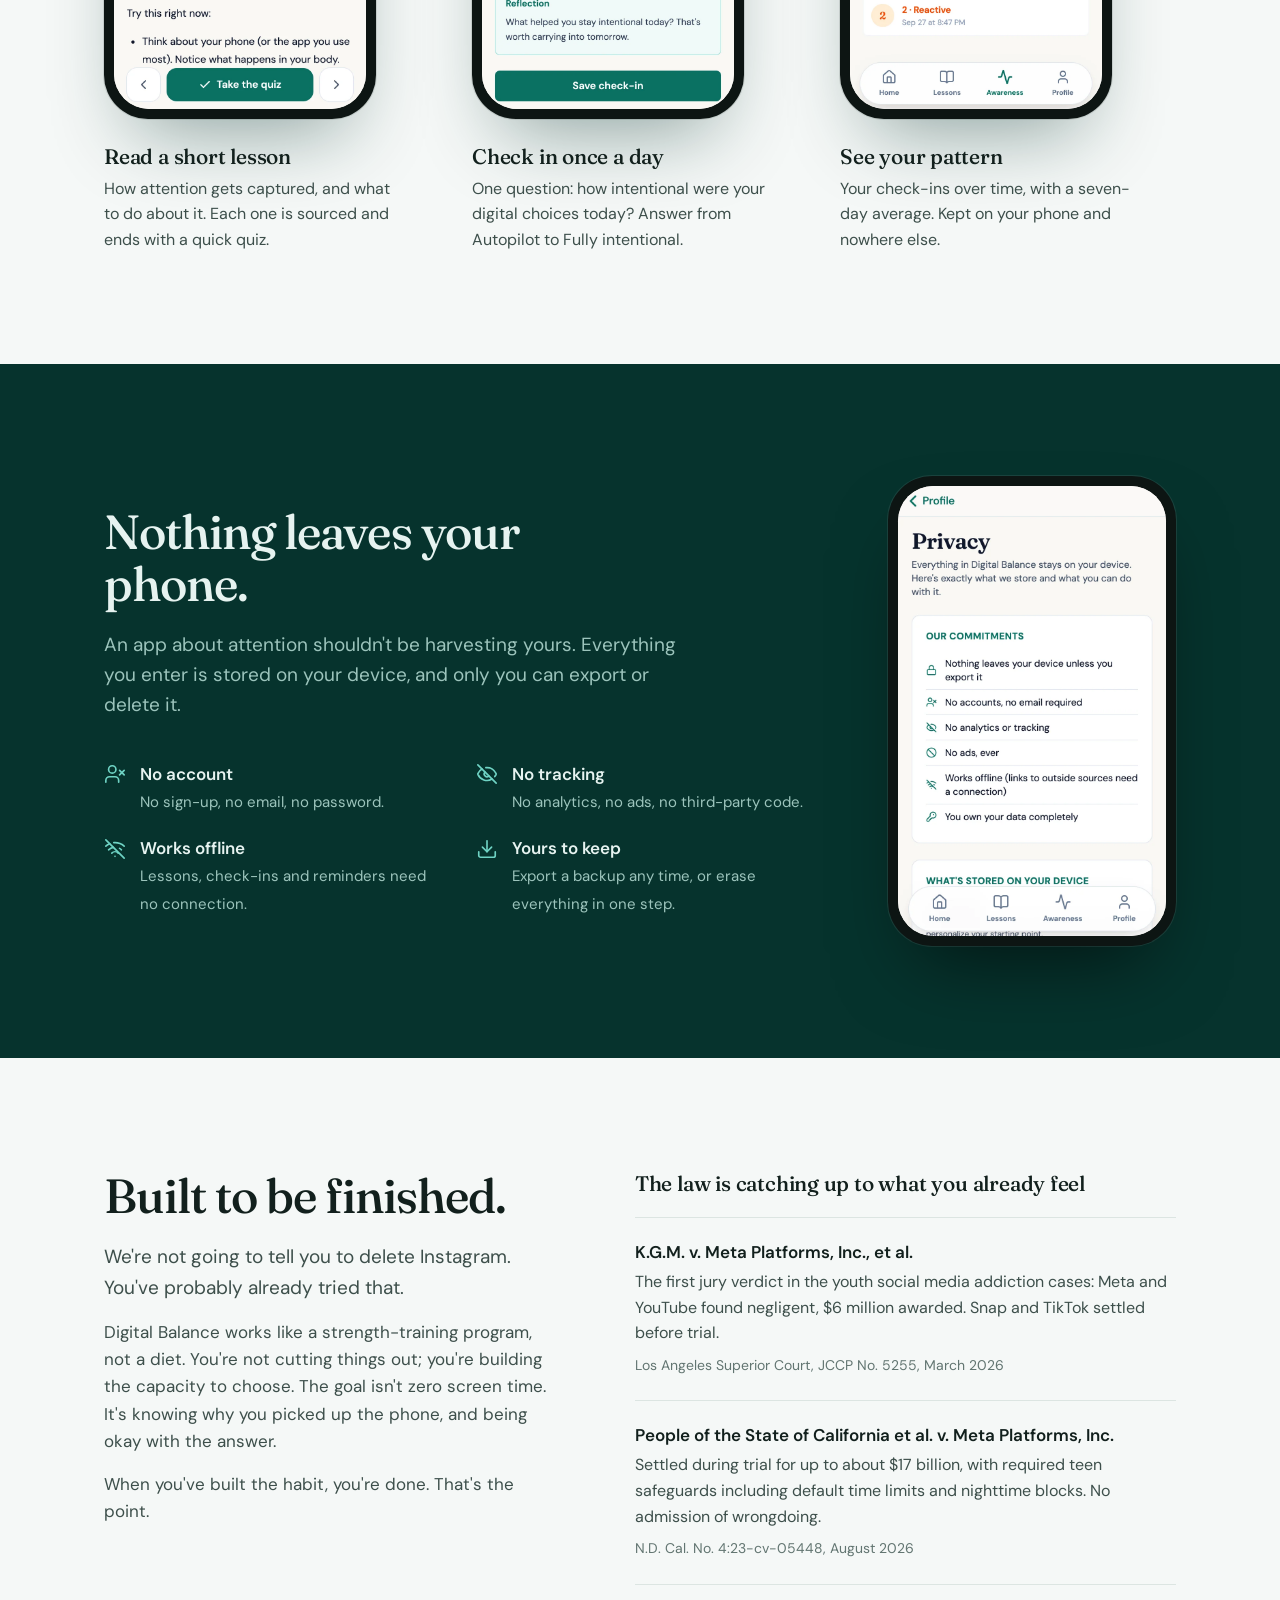
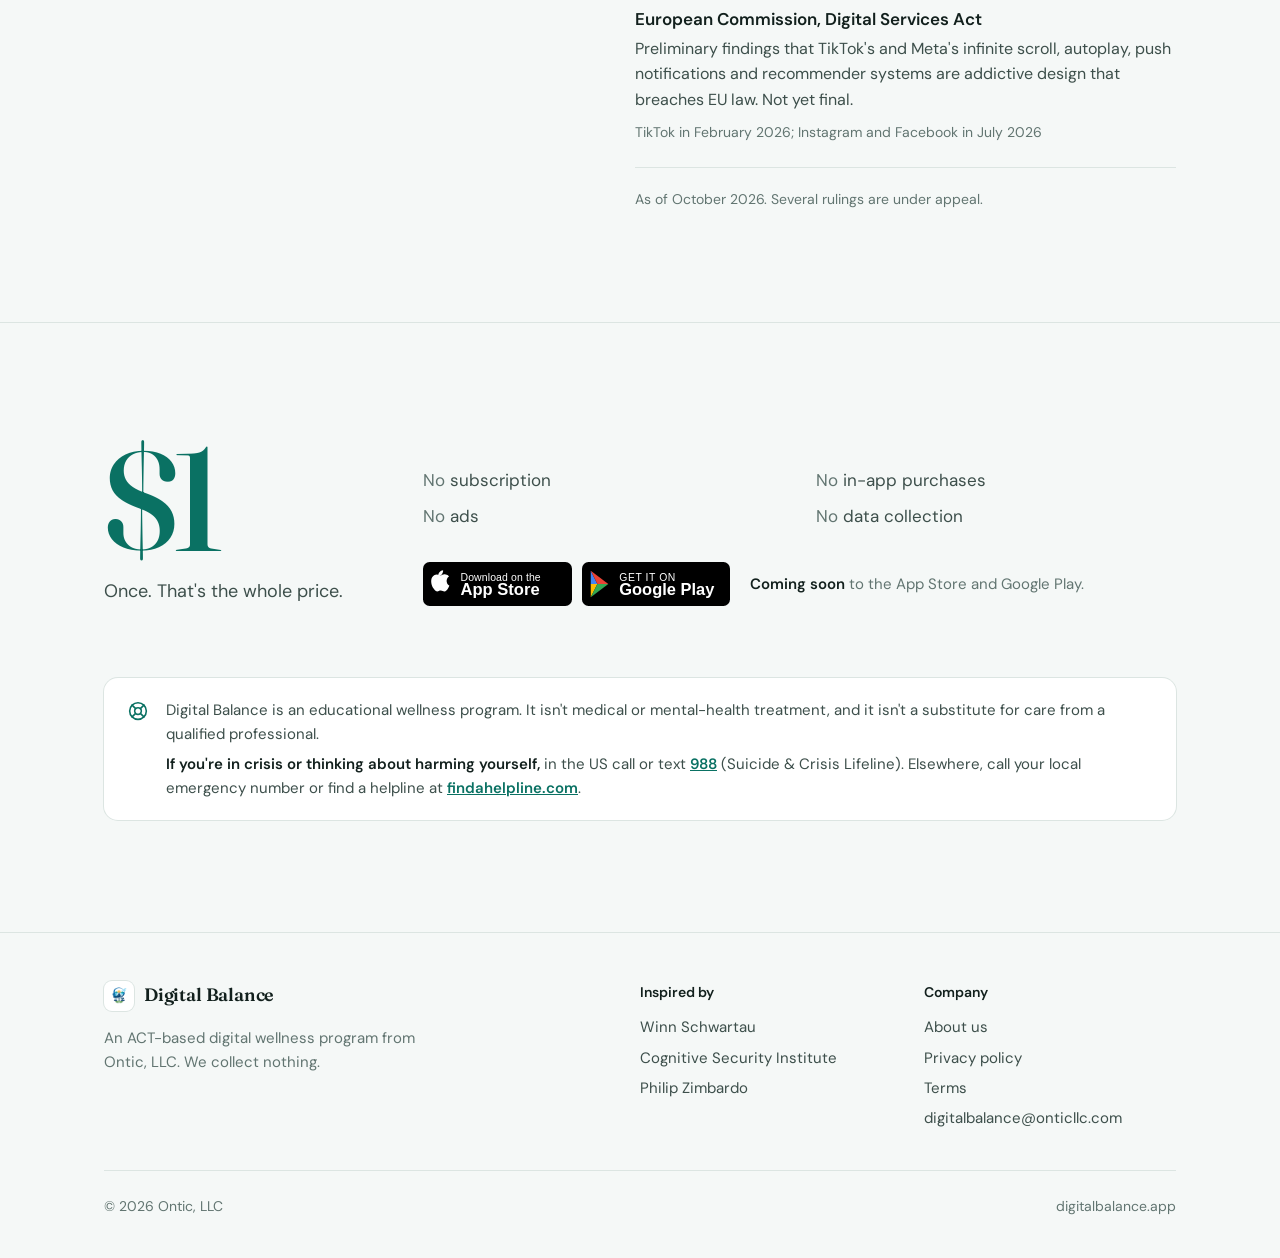
==== commit 1fc08f9f: "fix(site): remove 2Morrow, Inc. credit Co-Authored-By: Claude Opus 5.5 (1M context) <noreply@anthrop" ====
--- a/index.html
+++ b/index.html
@@ -301,7 +301,6 @@
             <li><a href="https://en.wikipedia.org/wiki/Winn_Schwartau" target="_blank" rel="noopener">Winn Schwartau</a></li>
             <li><a href="https://cognitivesecurityinstitute.org" target="_blank" rel="noopener">Cognitive Security Institute</a></li>
             <li><a href="https://en.wikipedia.org/wiki/Philip_Zimbardo" target="_blank" rel="noopener">Philip Zimbardo</a></li>
-            <li><a href="https://www.2morrowinc.com" target="_blank" rel="noopener">2Morrow, Inc.</a></li>
           </ul>
         </div>
         <div>
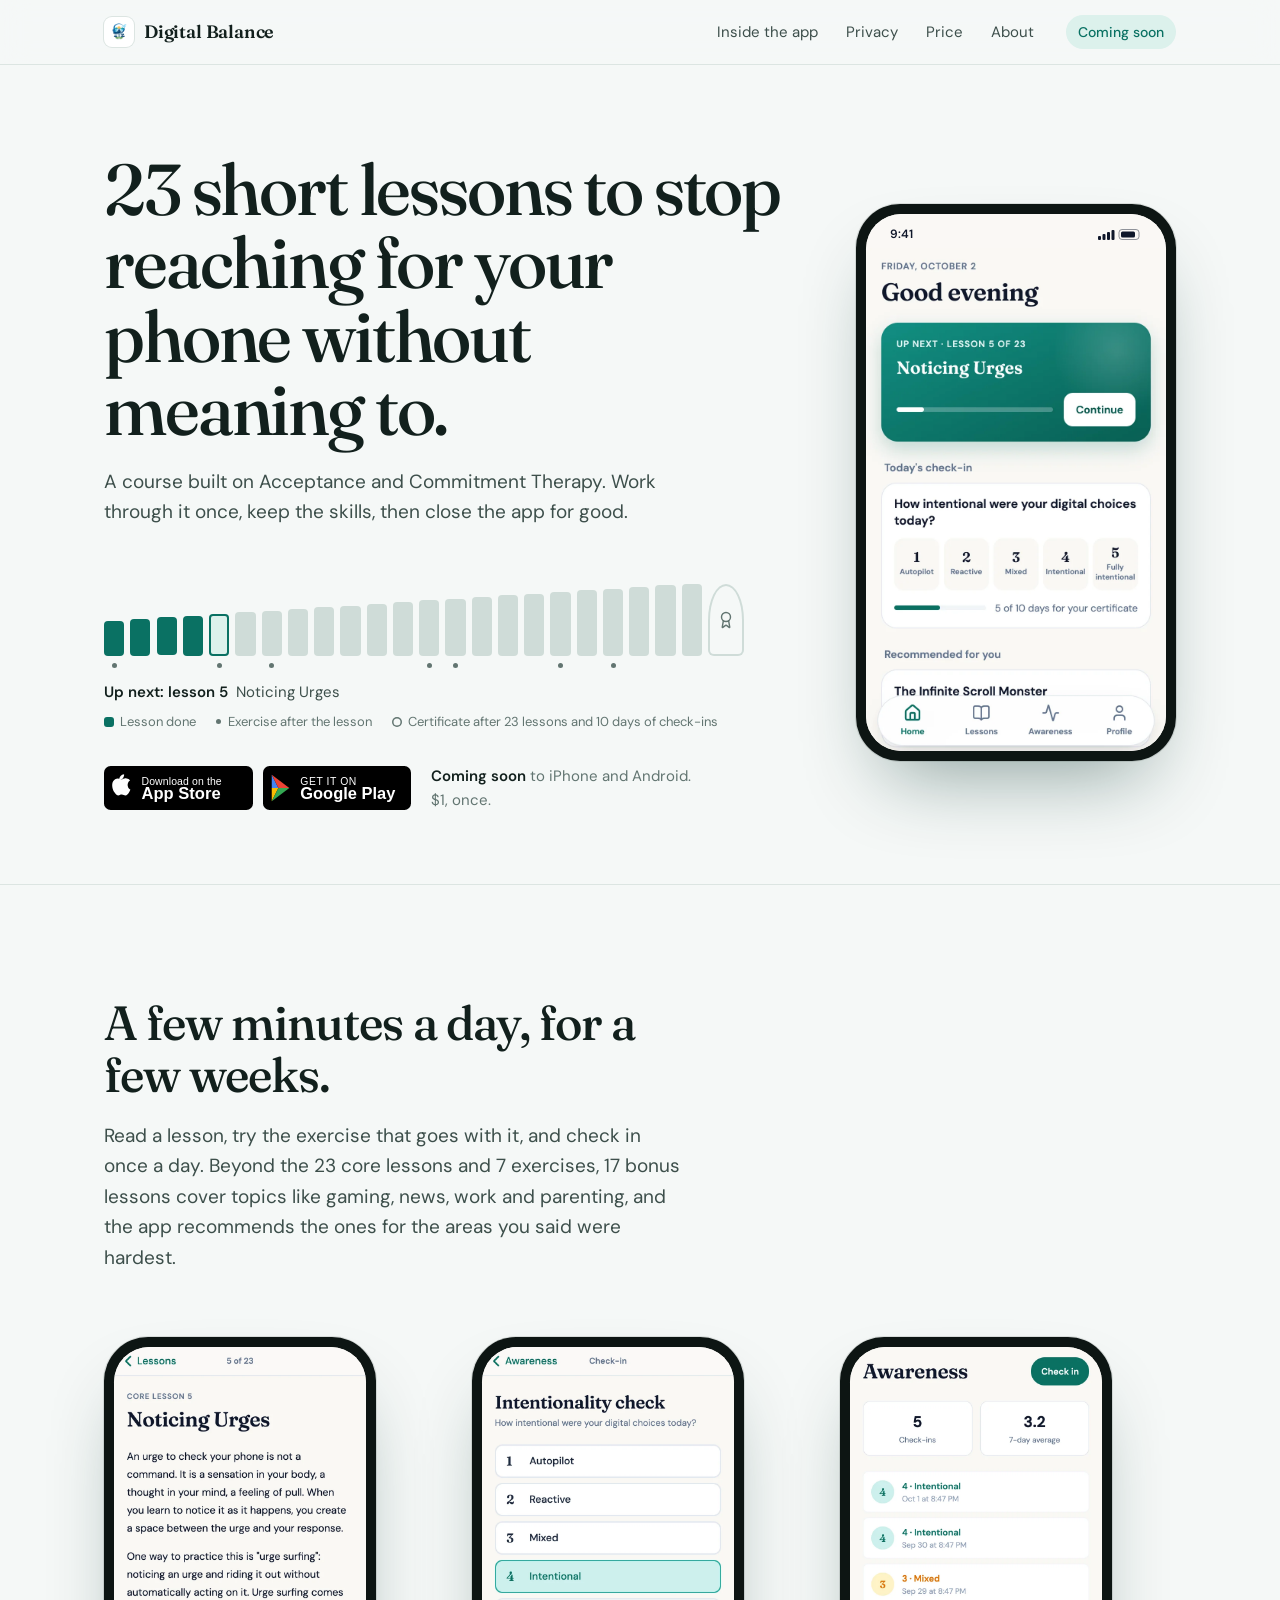
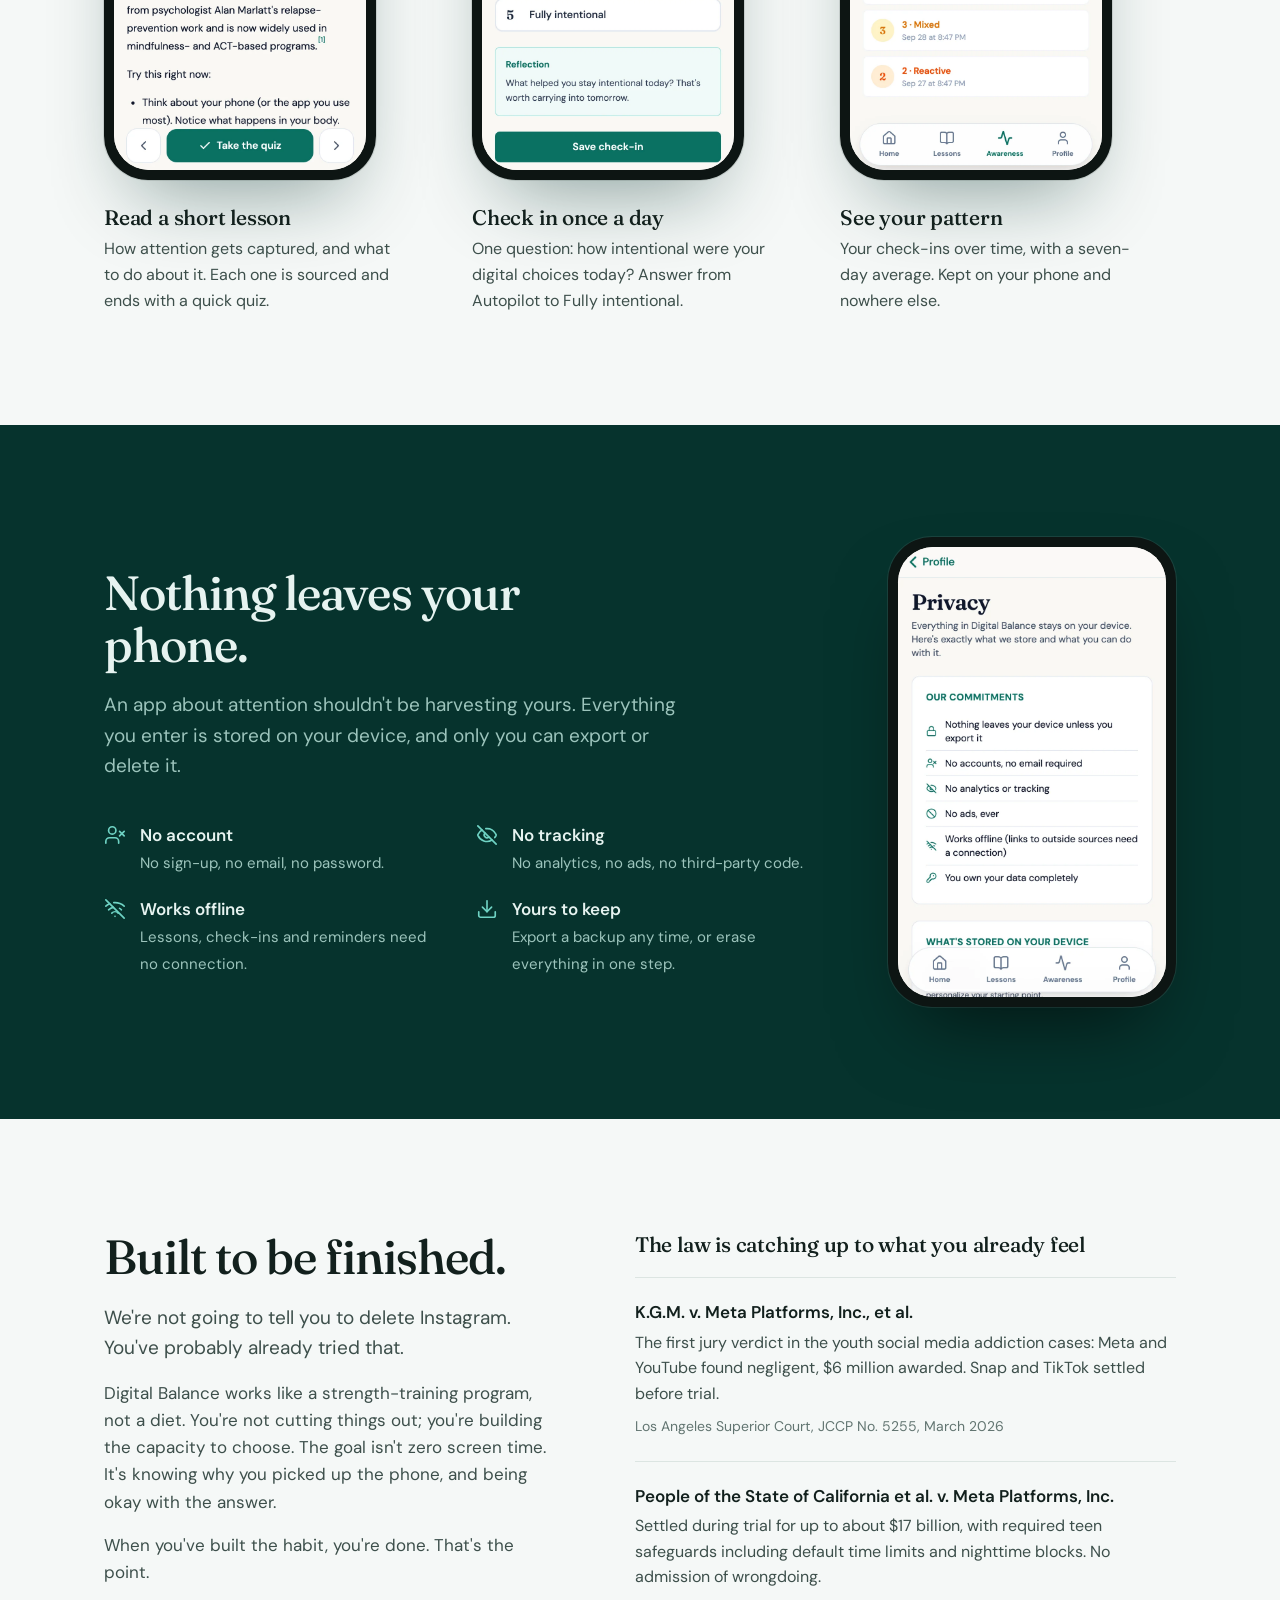
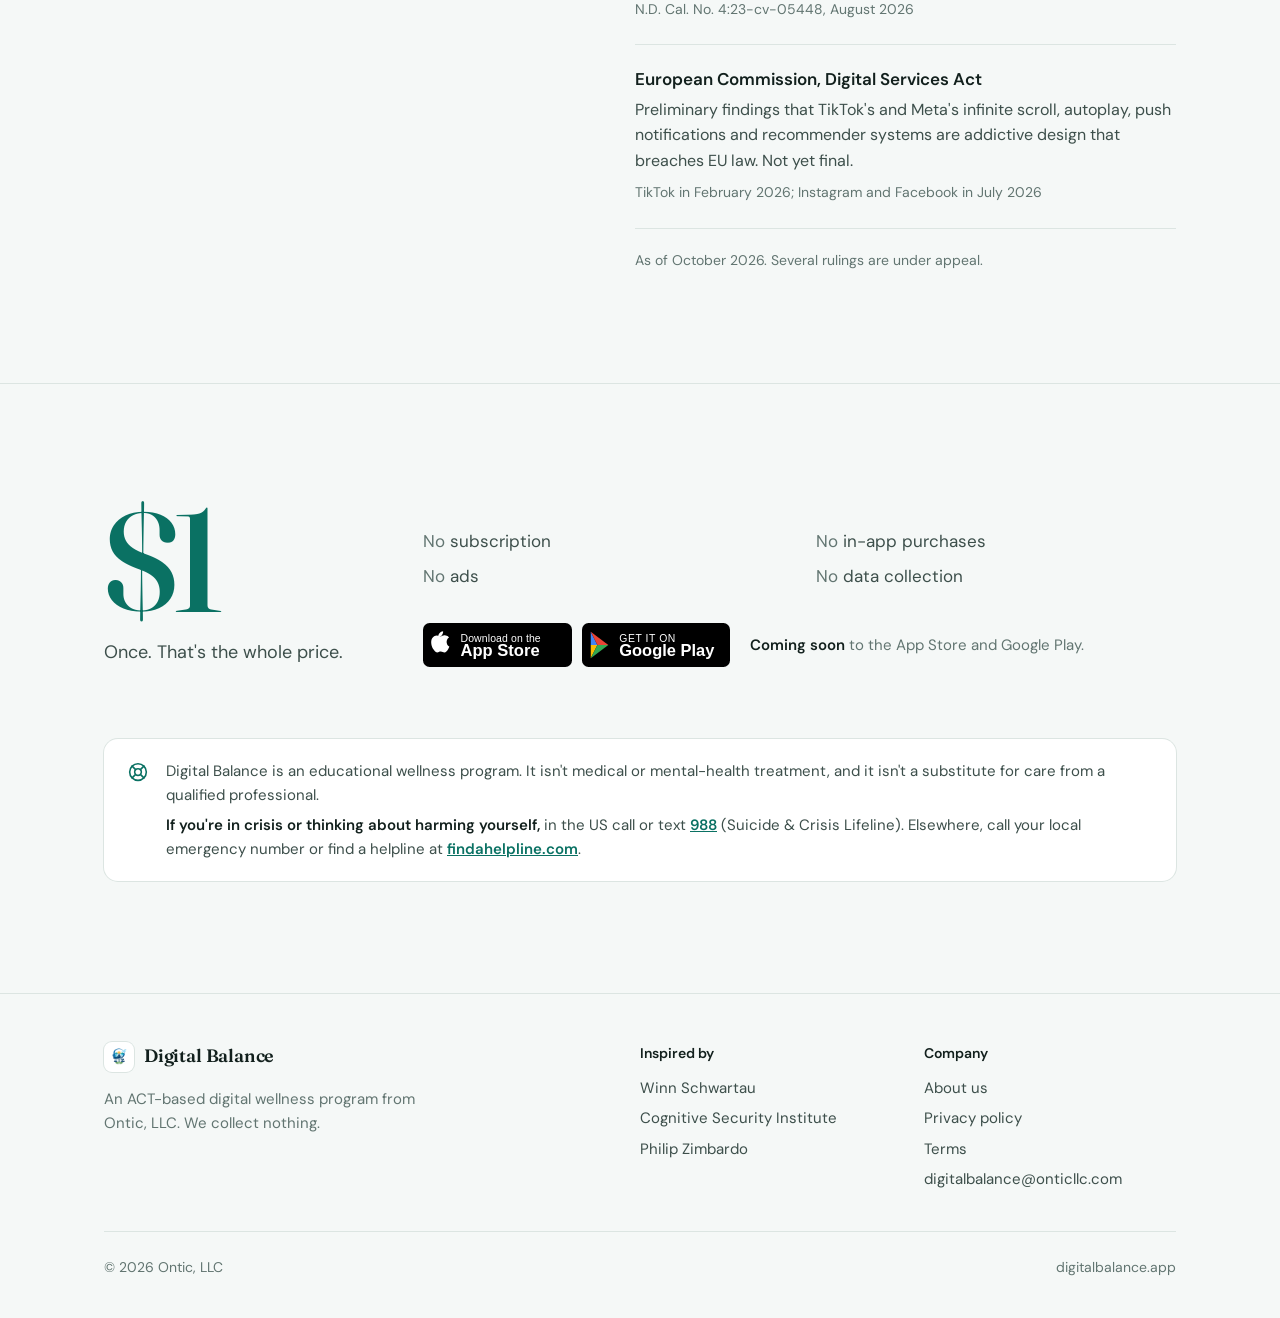
==== commit 218feb25: "fix(site): mention bonus lessons and exercises alongside the 23 core lessons Co-Authored-By: Claude " ====
--- a/index.html
+++ b/index.html
@@ -3,12 +3,12 @@
 <head>
   <meta charset="UTF-8">
   <meta name="viewport" content="width=device-width, initial-scale=1.0">
-  <meta name="description" content="Digital Balance: 23 short, ACT-based lessons to stop reaching for your phone without meaning to. $1, once. No account, no data collection.">
+  <meta name="description" content="Digital Balance: 23 short, ACT-based lessons, 7 exercises and 17 bonus lessons to stop reaching for your phone without meaning to. $1, once. No account, no data collection.">
   <title>Digital Balance</title>
   <link rel="stylesheet" href="fonts.css">
   <link rel="stylesheet" href="site.css">
   <meta property="og:title" content="Digital Balance">
-  <meta property="og:description" content="23 short, ACT-based lessons to stop reaching for your phone without meaning to. $1, once. Coming soon to iPhone and Android.">
+  <meta property="og:description" content="23 short, ACT-based lessons, 7 exercises and 17 bonus lessons to stop reaching for your phone without meaning to. $1, once. Coming soon to iPhone and Android.">
   <meta property="og:type" content="website">
   <style>
     .home-support { margin-top: clamp(3rem, 6vw, 4.5rem); }
@@ -155,7 +155,7 @@
     <section class="rule-top" id="inside">
       <div class="wrap">
         <h2>A few minutes a day, for a few weeks.</h2>
-        <p class="lede">Read a lesson, try the exercise that goes with it, and check in once a day. The app recommends bonus lessons for the areas you said were hardest.</p>
+        <p class="lede">Read a lesson, try the exercise that goes with it, and check in once a day. Beyond the 23 core lessons and 7 exercises, 17 bonus lessons cover topics like gaming, news, work and parenting, and the app recommends the ones for the areas you said were hardest.</p>
 
         <div class="screens">
           <figure>
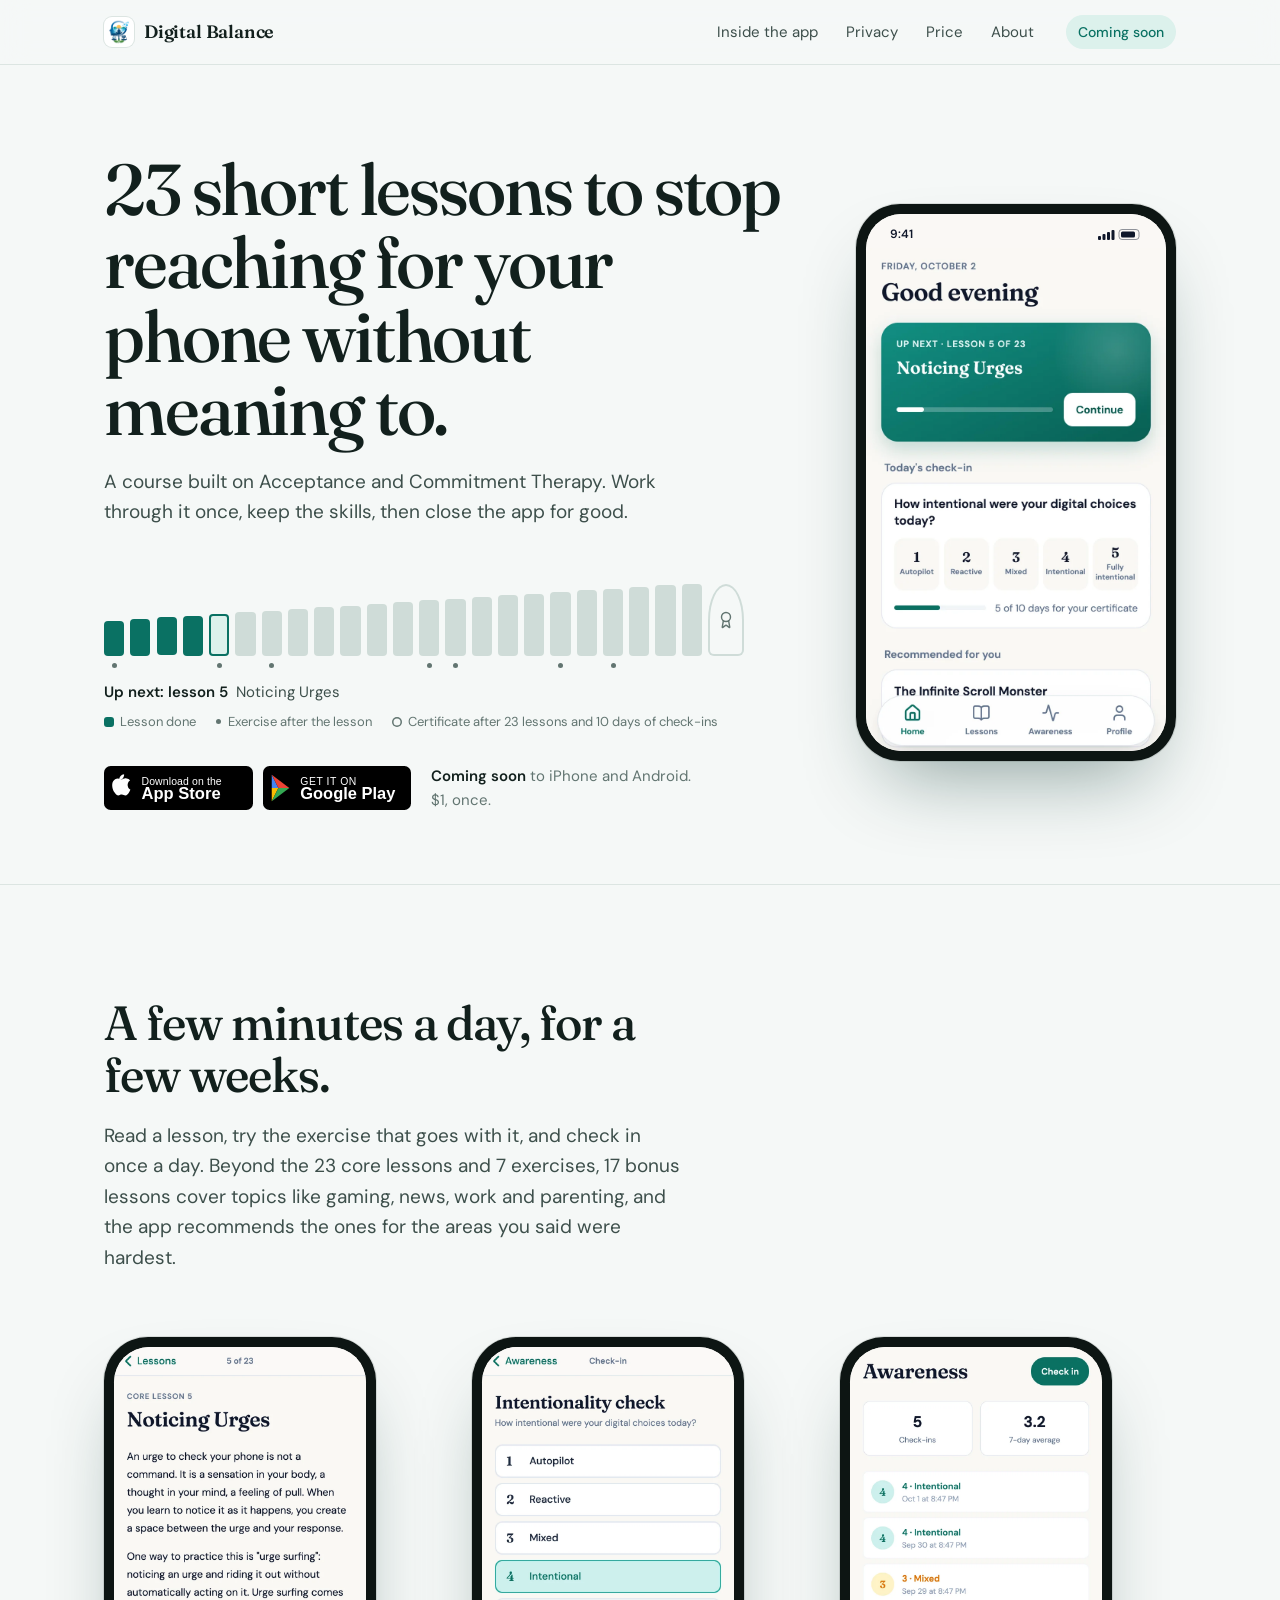
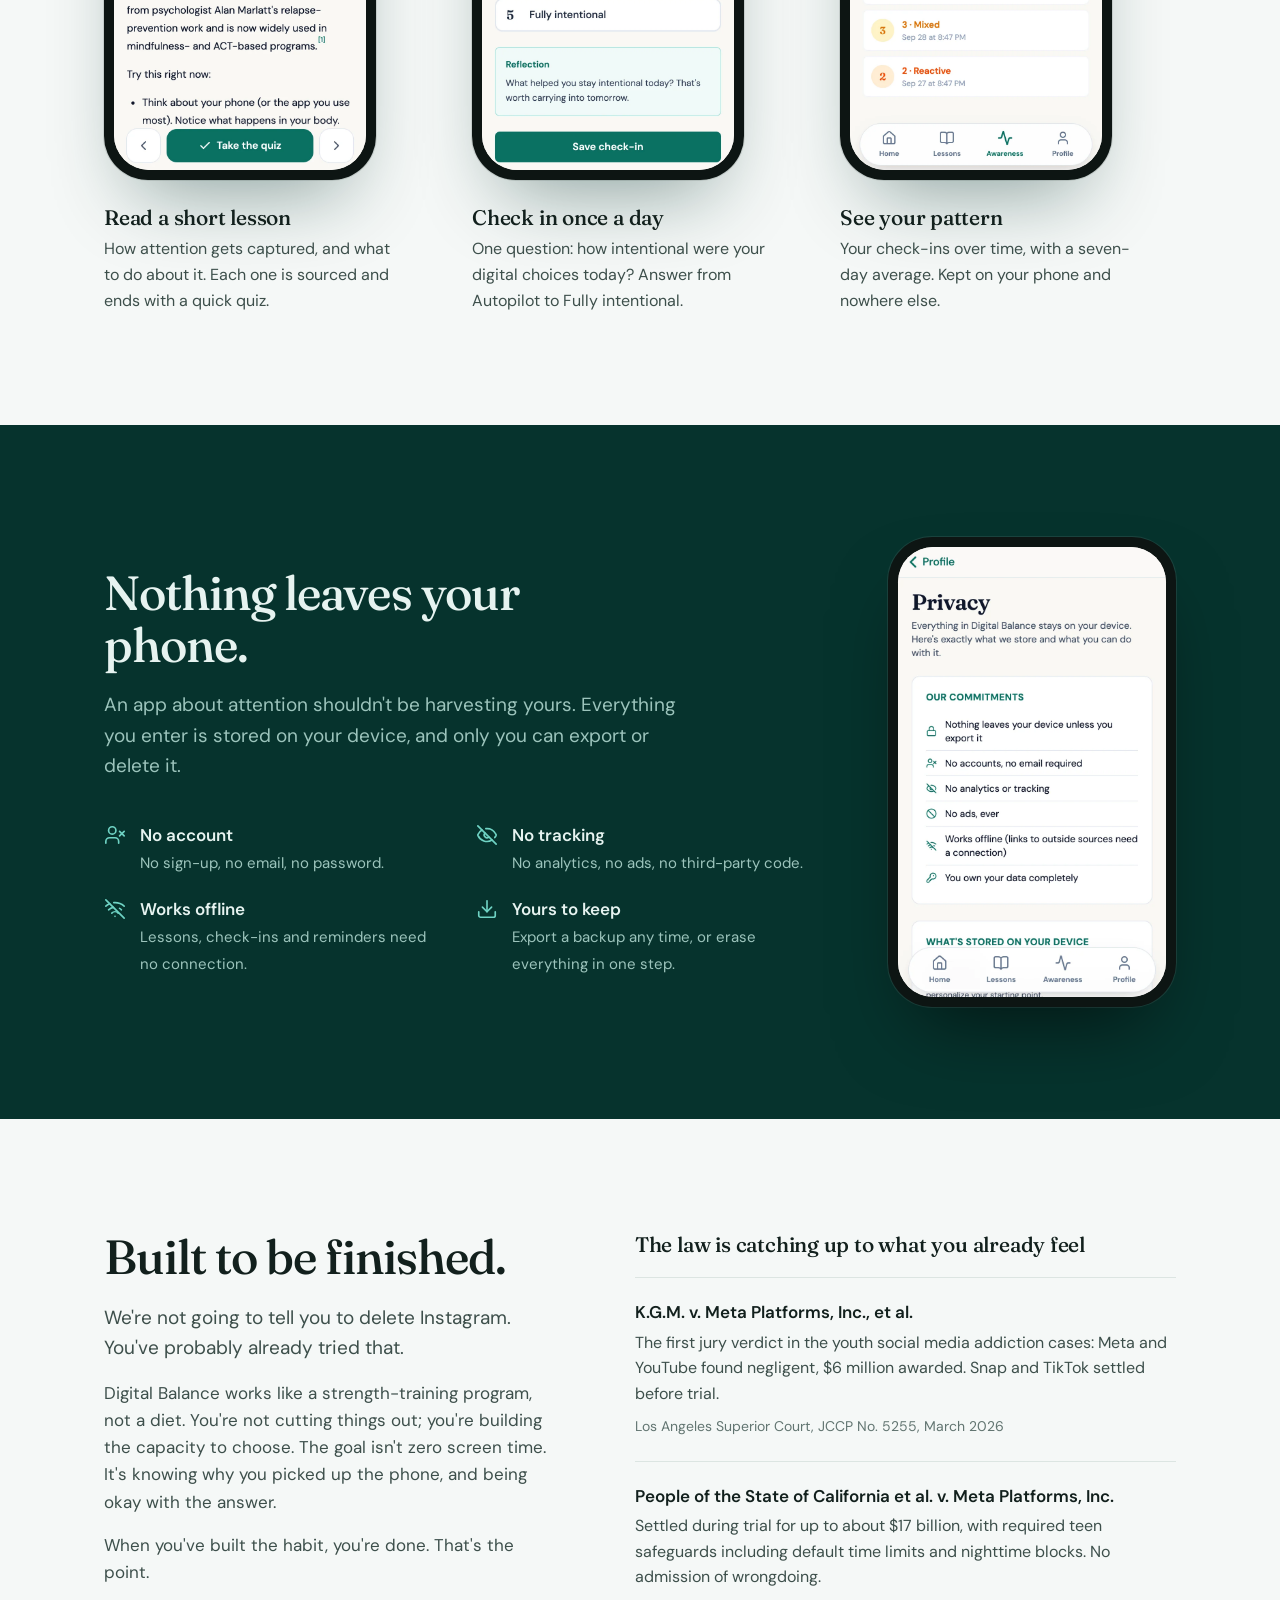
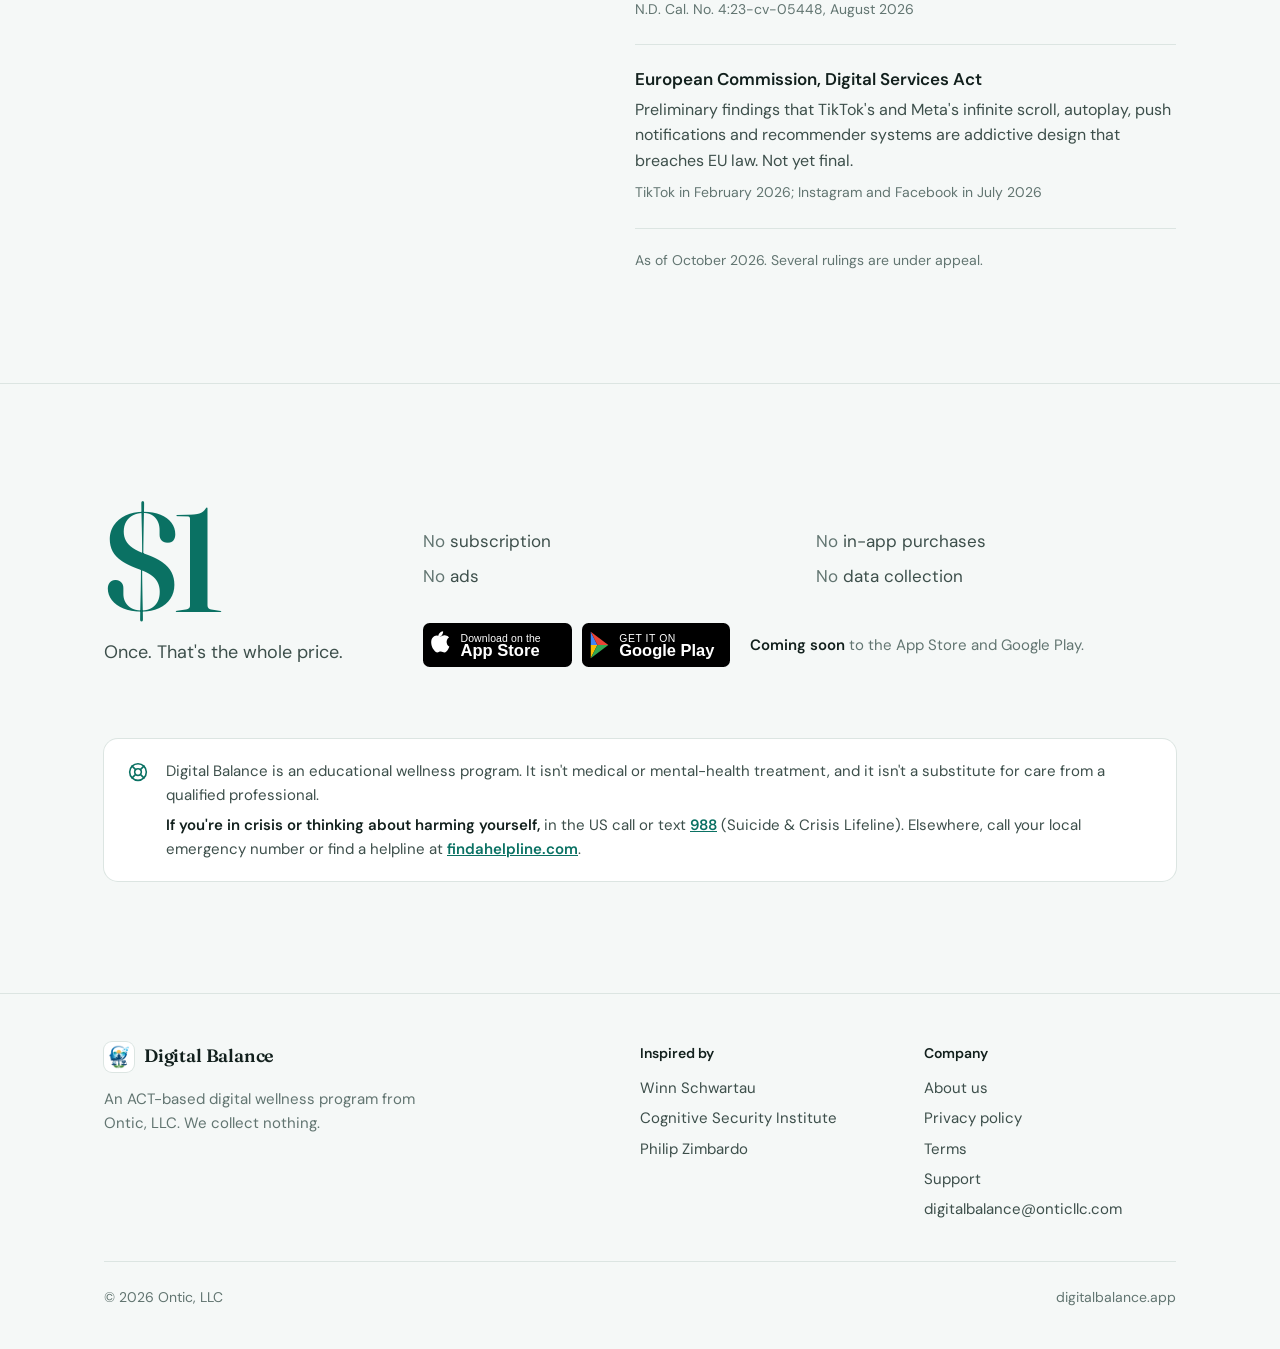
==== commit 1af3722e: "feat(site): add support page and link it from the footer Covers contact, certificate requirements, r" ====
--- a/index.html
+++ b/index.html
@@ -309,6 +309,7 @@
             <li><a href="about.html">About us</a></li>
             <li><a href="privacy.html">Privacy policy</a></li>
             <li><a href="terms.html">Terms</a></li>
+            <li><a href="support.html">Support</a></li>
             <li><a href="mailto:digitalbalance@onticllc.com">digitalbalance@onticllc.com</a></li>
           </ul>
         </div>
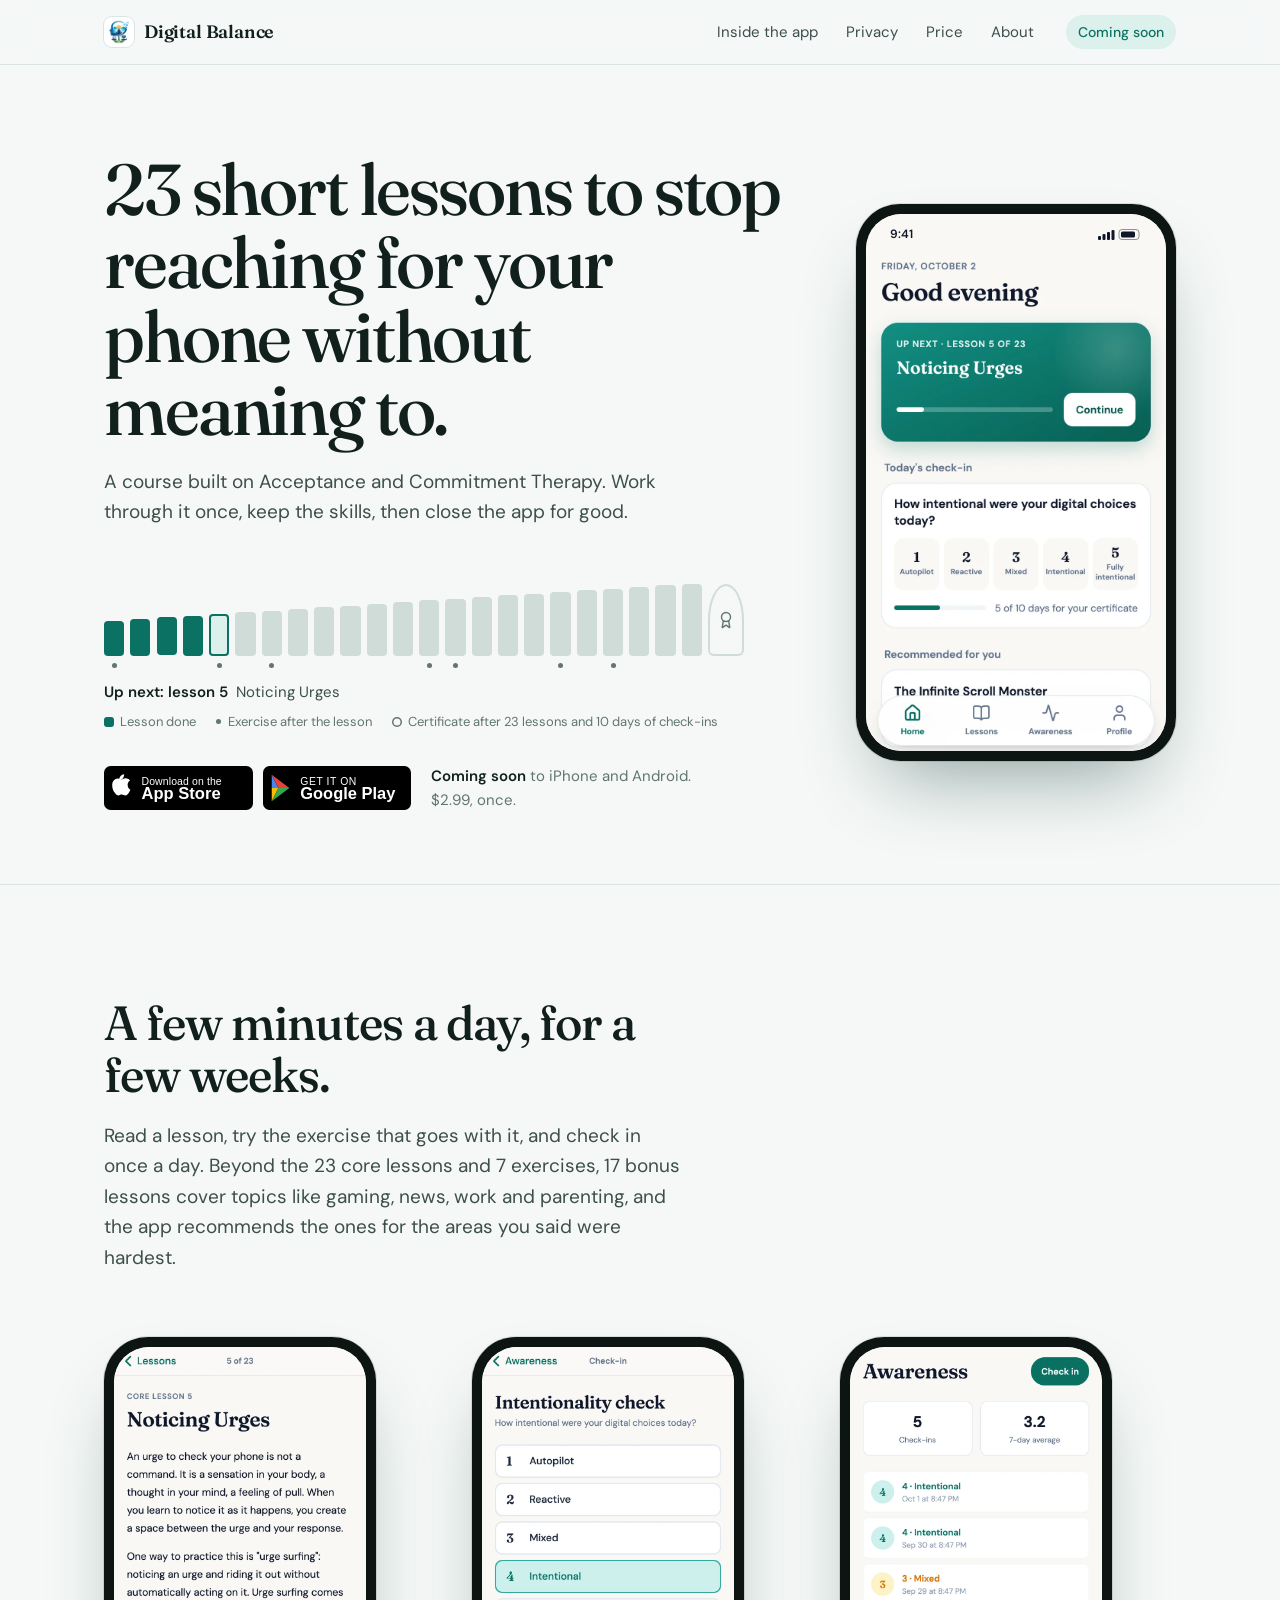
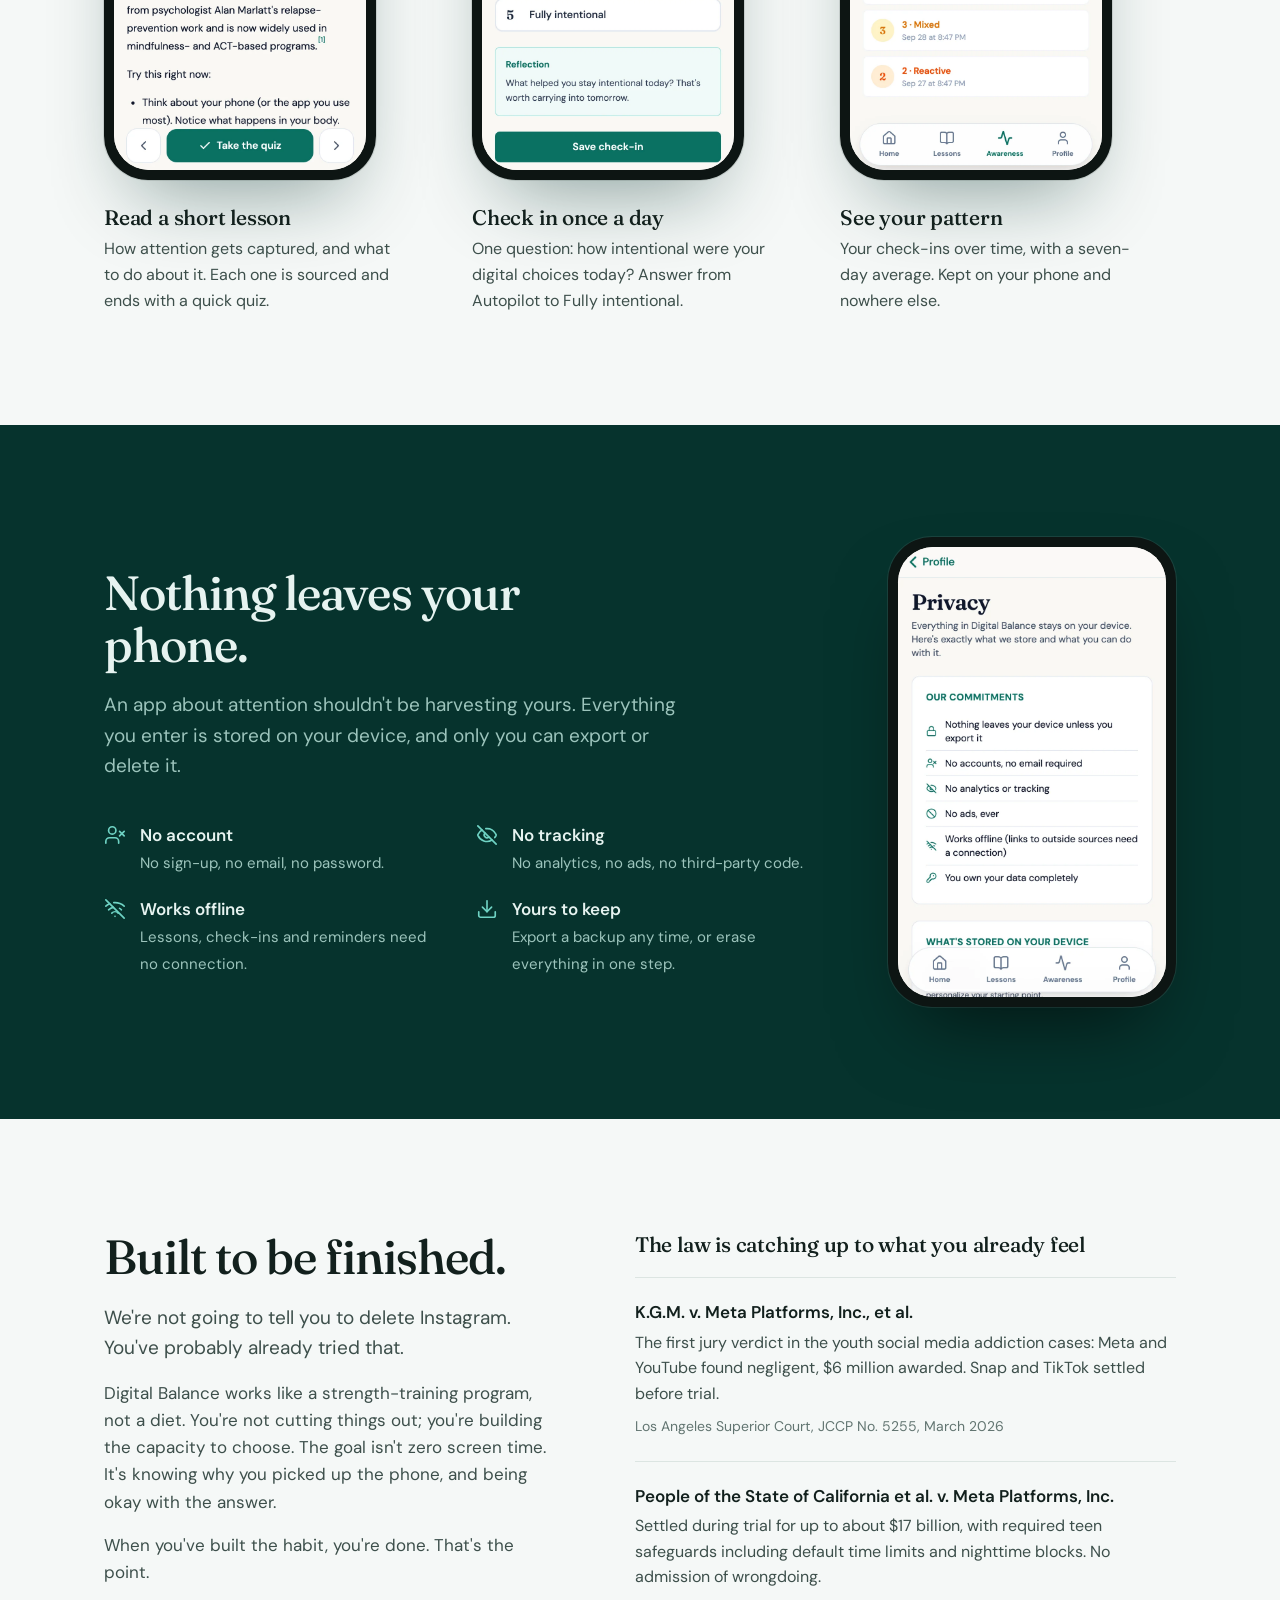
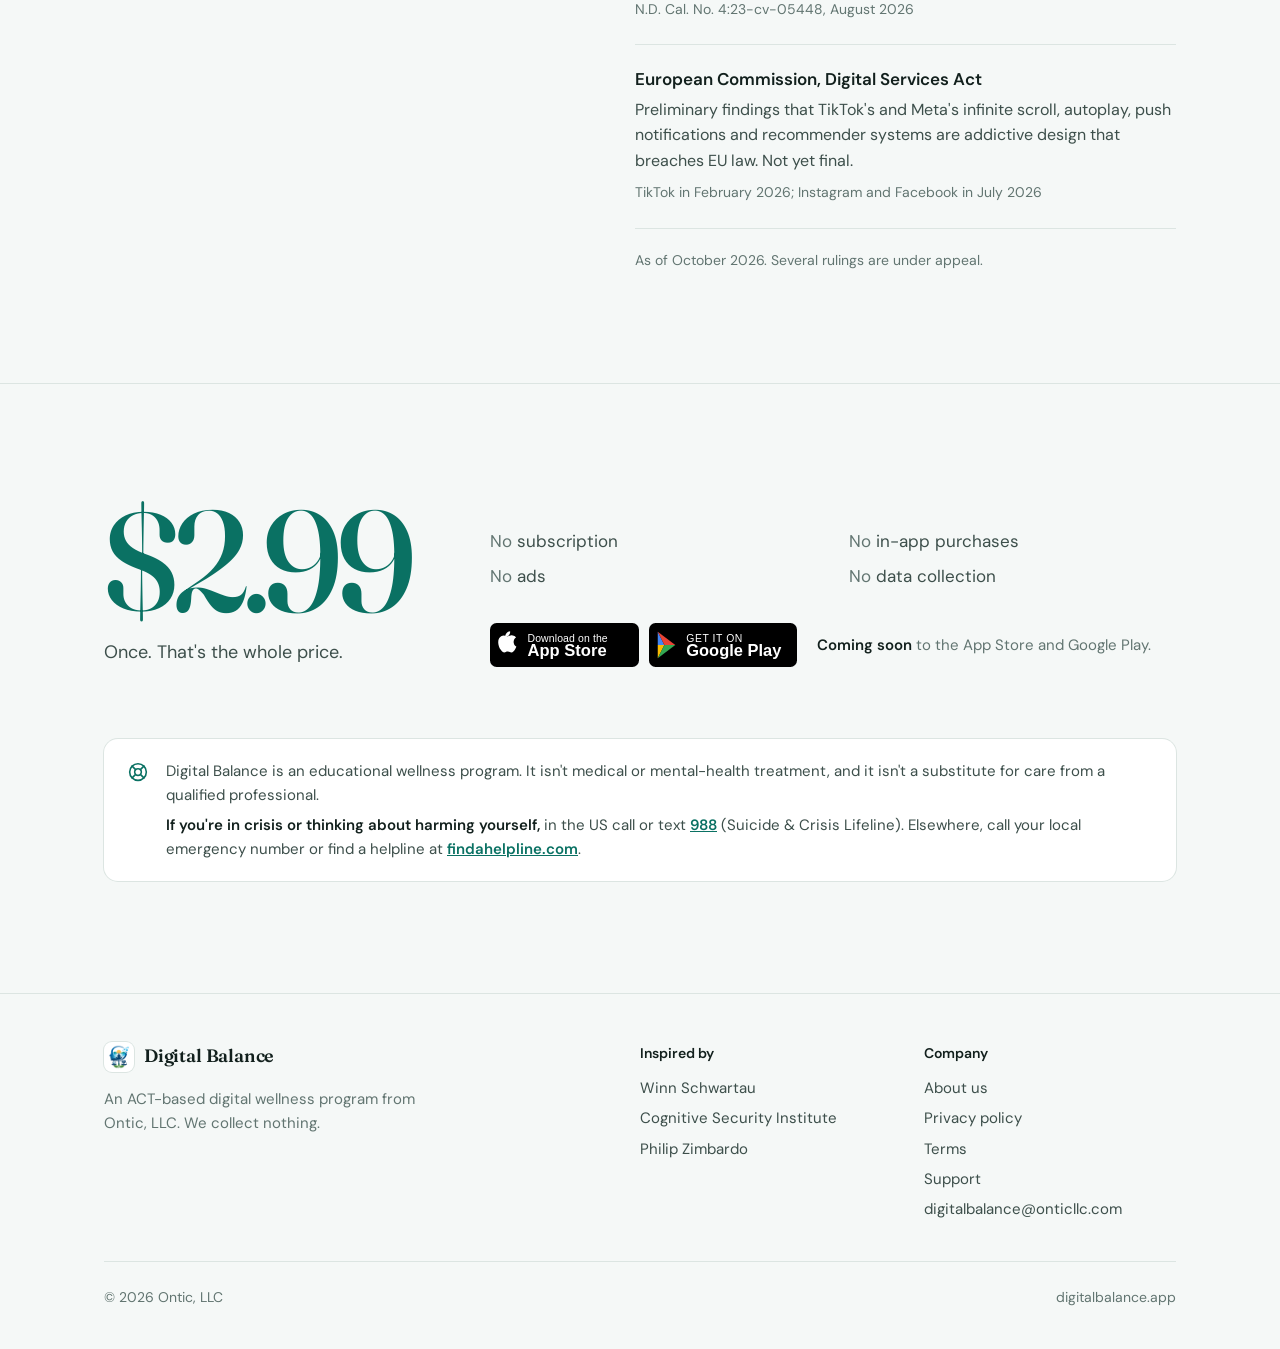
==== commit bea11712: "fix(site): update price to $2.99 Co-Authored-By: Claude Opus 5.5 (1M context) <noreply@anthropic.com" ====
--- a/index.html
+++ b/index.html
@@ -3,12 +3,12 @@
 <head>
   <meta charset="UTF-8">
   <meta name="viewport" content="width=device-width, initial-scale=1.0">
-  <meta name="description" content="Digital Balance: 23 short, ACT-based lessons, 7 exercises and 17 bonus lessons to stop reaching for your phone without meaning to. $1, once. No account, no data collection.">
+  <meta name="description" content="Digital Balance: 23 short, ACT-based lessons, 7 exercises and 17 bonus lessons to stop reaching for your phone without meaning to. $2.99, once. No account, no data collection.">
   <title>Digital Balance</title>
   <link rel="stylesheet" href="fonts.css">
   <link rel="stylesheet" href="site.css">
   <meta property="og:title" content="Digital Balance">
-  <meta property="og:description" content="23 short, ACT-based lessons, 7 exercises and 17 bonus lessons to stop reaching for your phone without meaning to. $1, once. Coming soon to iPhone and Android.">
+  <meta property="og:description" content="23 short, ACT-based lessons, 7 exercises and 17 bonus lessons to stop reaching for your phone without meaning to. $2.99, once. Coming soon to iPhone and Android.">
   <meta property="og:type" content="website">
   <style>
     .home-support { margin-top: clamp(3rem, 6vw, 4.5rem); }
@@ -136,7 +136,7 @@
               <span class="badge"><img src="app-store-badge.svg" alt=""></span>
               <span class="badge"><img src="google-play-badge.svg" alt=""></span>
             </div>
-            <p><strong>Coming soon</strong> to iPhone and Android.<br>$1, once.</p>
+            <p><strong>Coming soon</strong> to iPhone and Android.<br>$2.99, once.</p>
           </div>
         </div>
 
@@ -257,7 +257,7 @@
       <div class="wrap">
         <div class="price-grid">
           <div>
-            <p class="price">$1</p>
+            <p class="price">$2.99</p>
             <p class="price-note">Once. That's the whole price.</p>
           </div>
           <div>
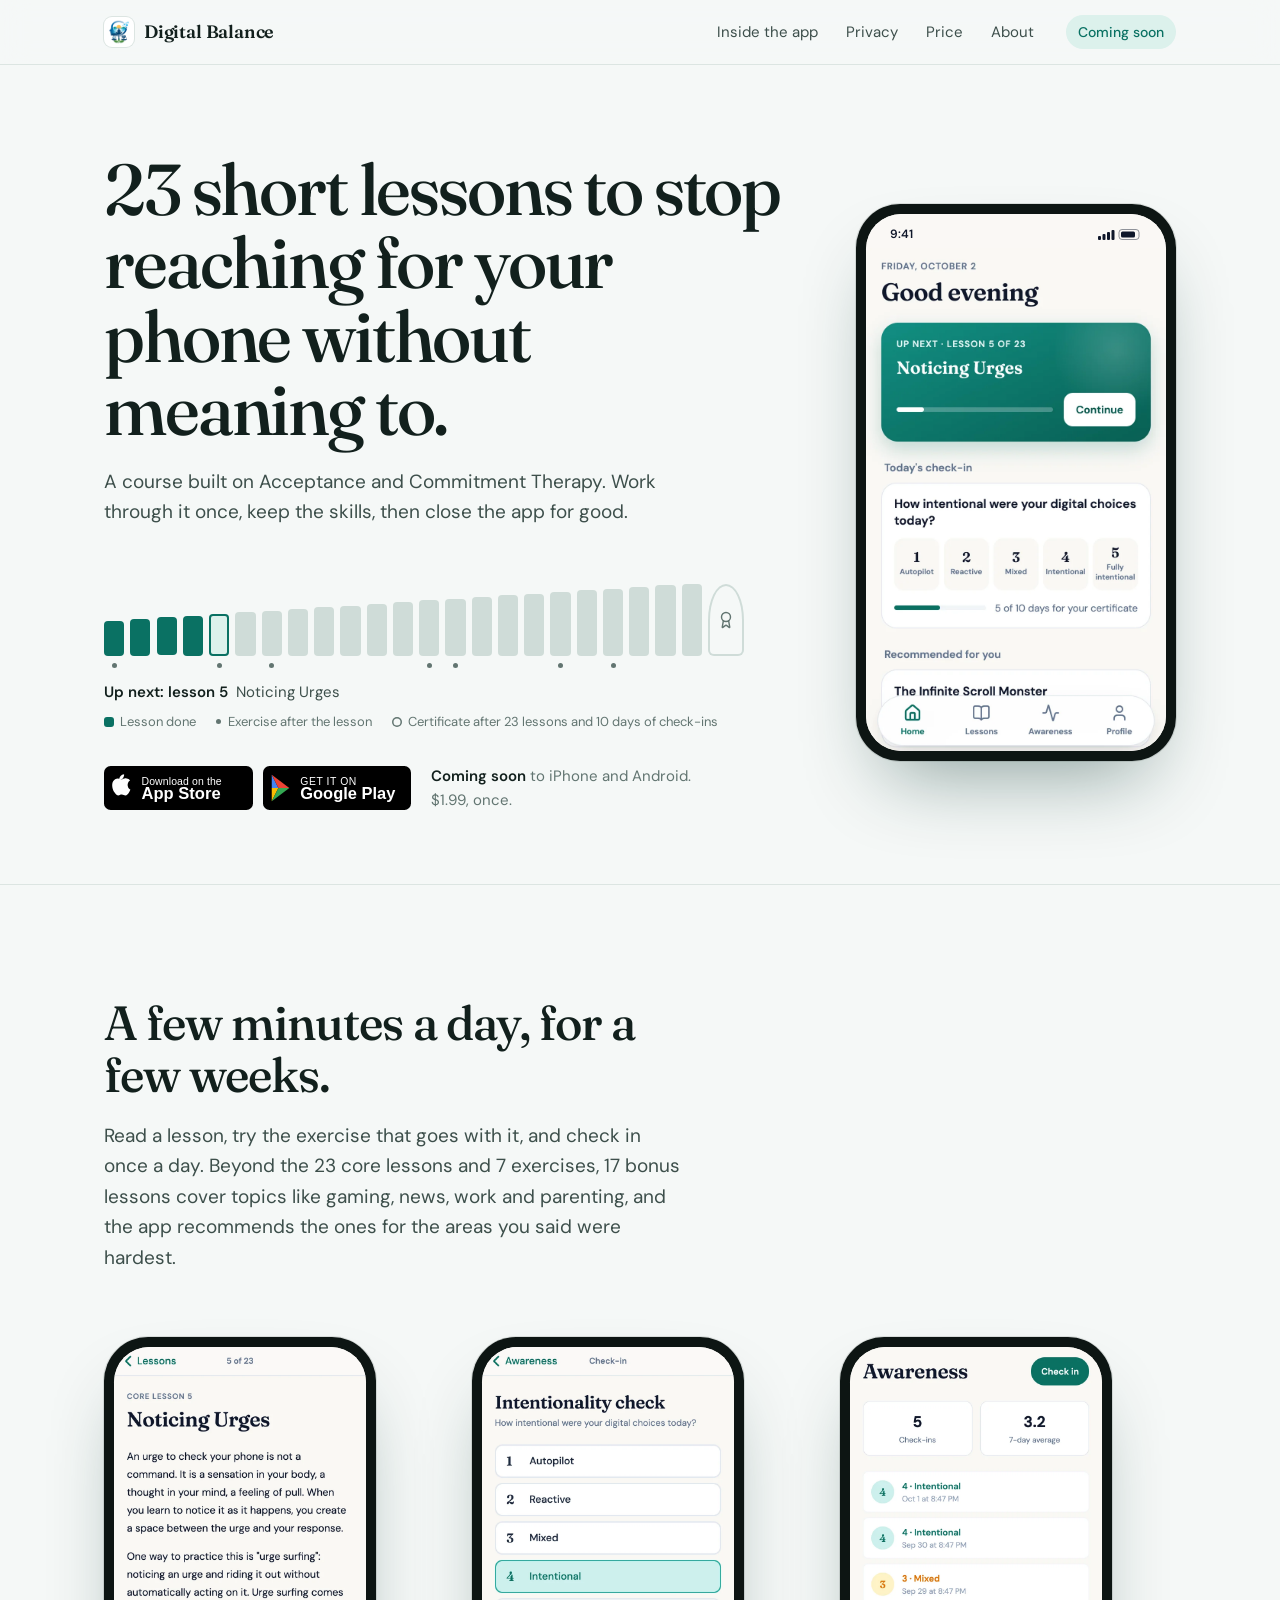
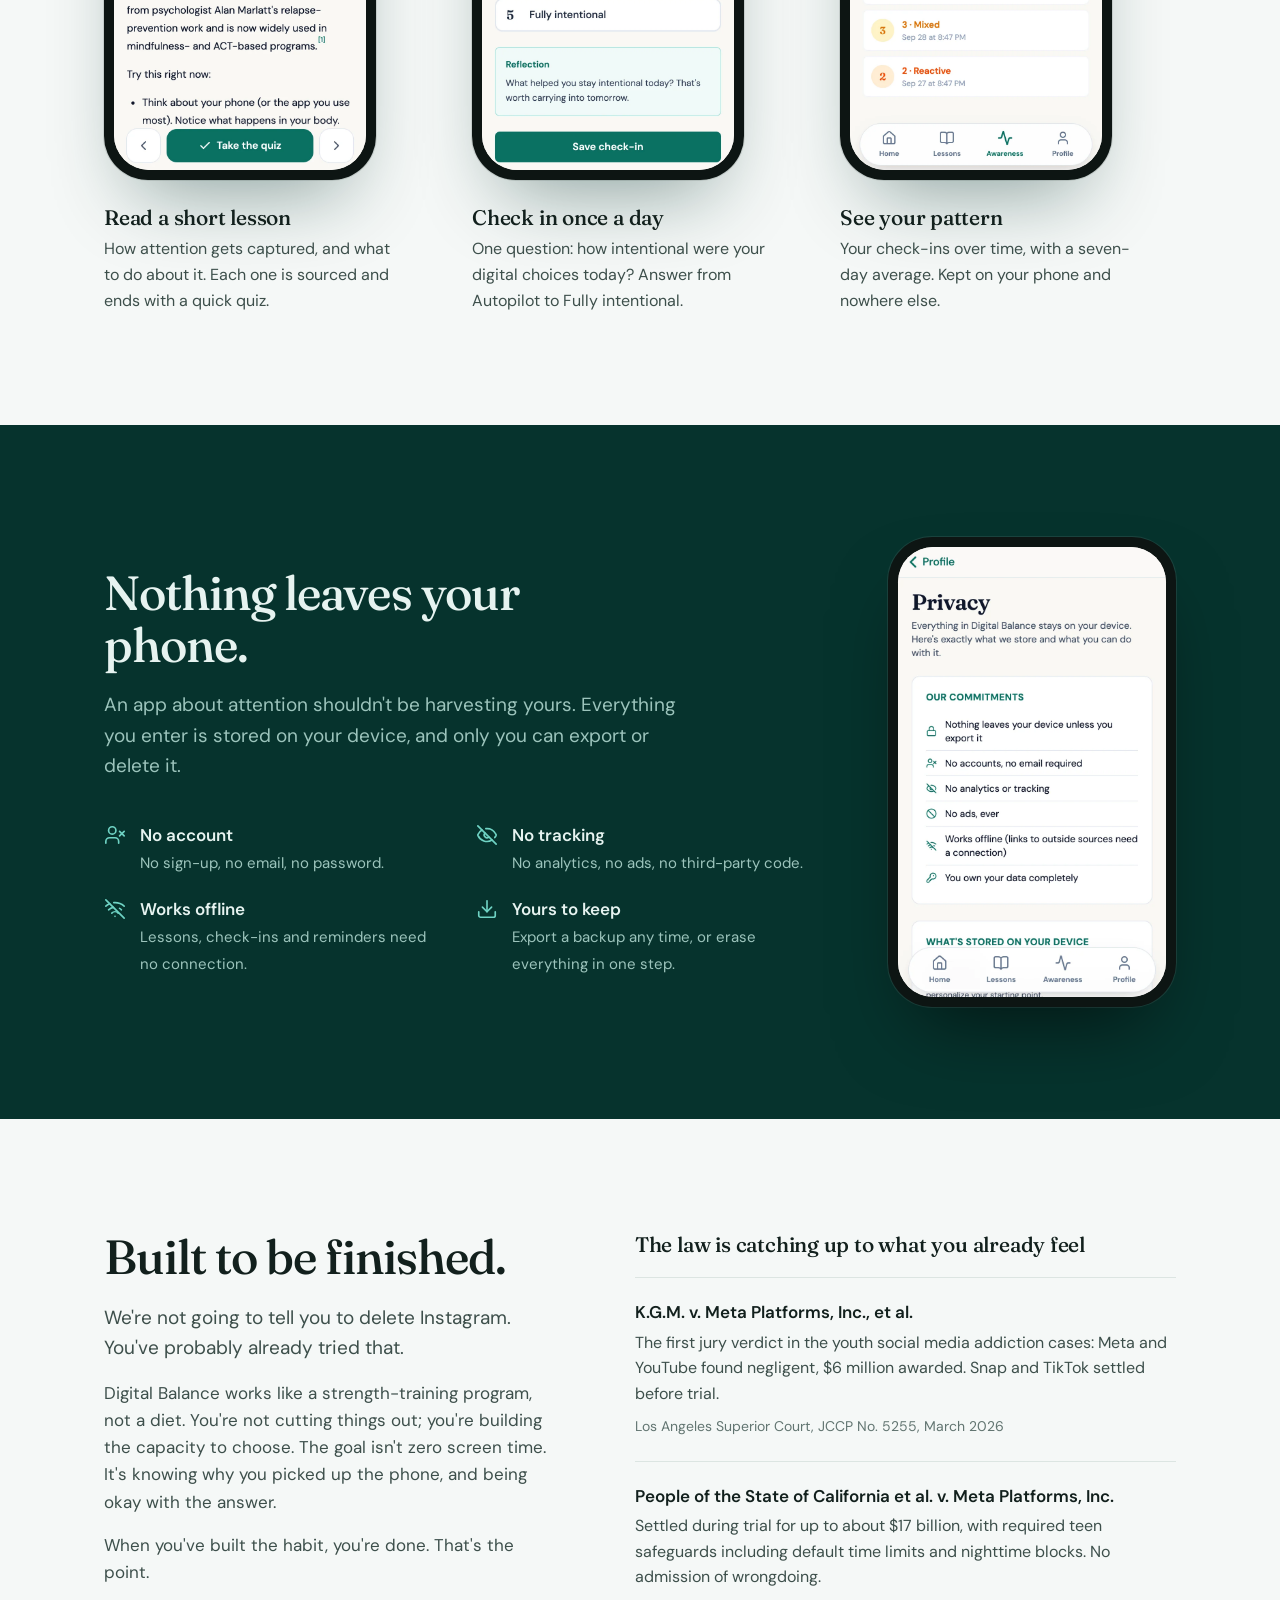
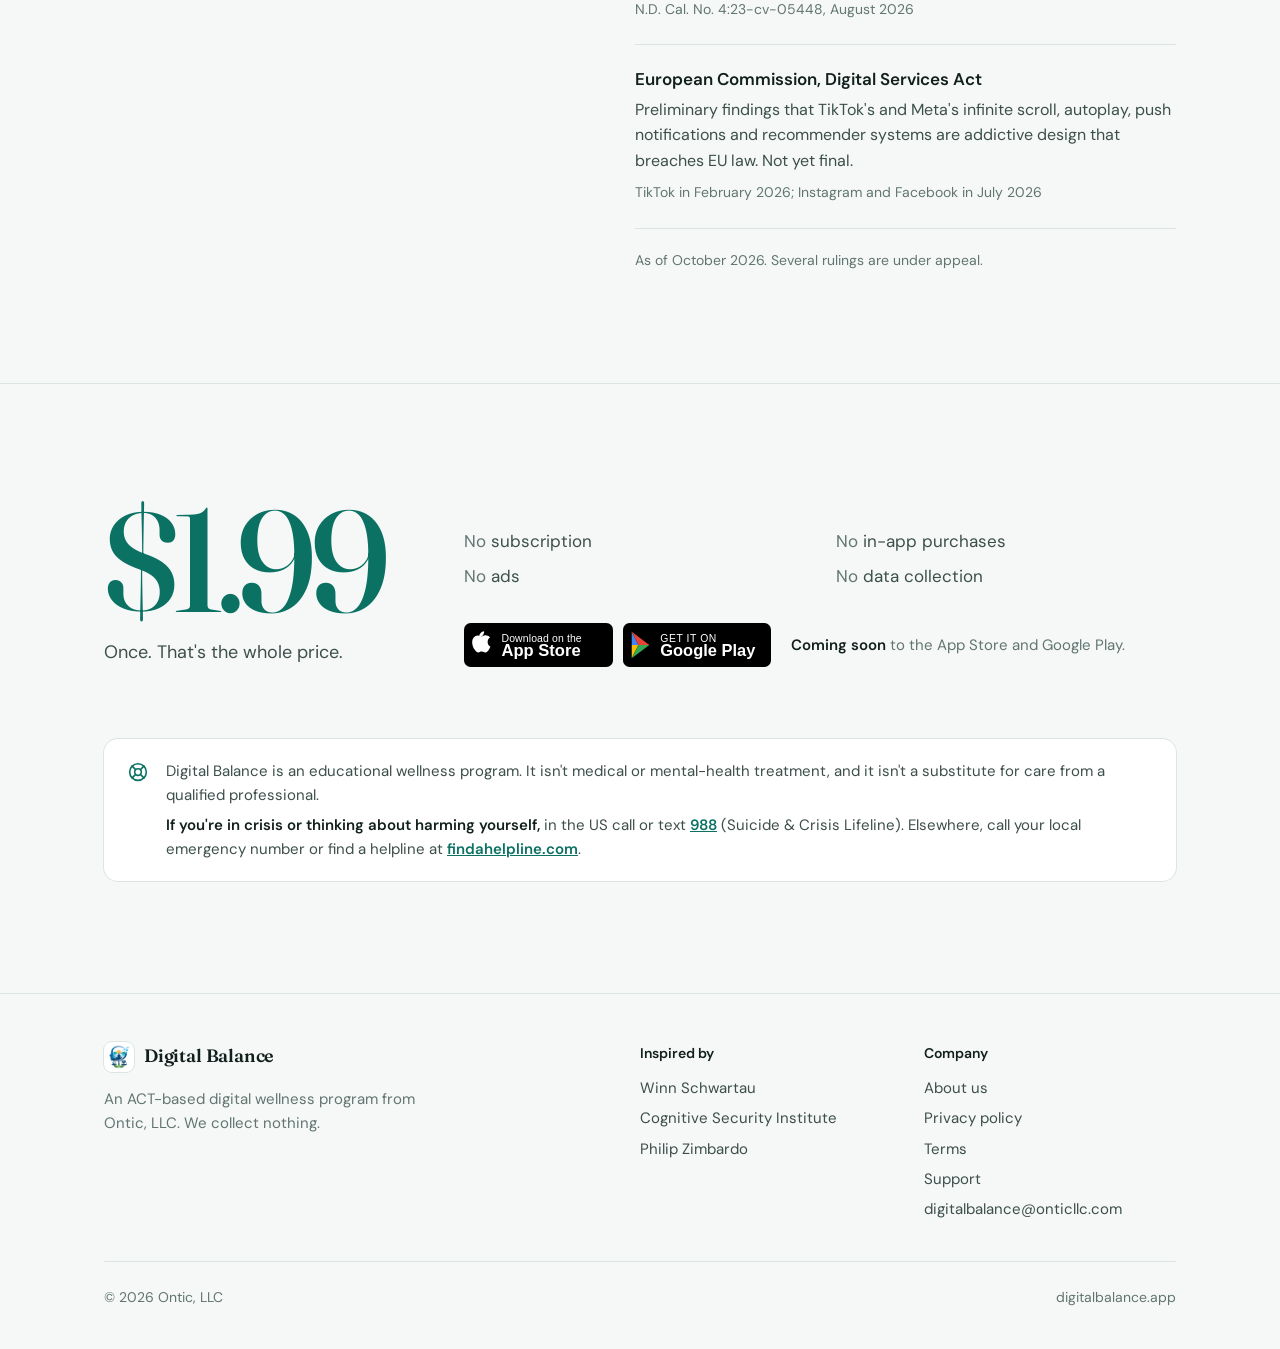
==== commit 5f30e811: "fix(site): update price to $1.99 Co-Authored-By: Claude Opus 5.5 (1M context) <noreply@anthropic.com" ====
--- a/index.html
+++ b/index.html
@@ -3,12 +3,12 @@
 <head>
   <meta charset="UTF-8">
   <meta name="viewport" content="width=device-width, initial-scale=1.0">
-  <meta name="description" content="Digital Balance: 23 short, ACT-based lessons, 7 exercises and 17 bonus lessons to stop reaching for your phone without meaning to. $2.99, once. No account, no data collection.">
+  <meta name="description" content="Digital Balance: 23 short, ACT-based lessons, 7 exercises and 17 bonus lessons to stop reaching for your phone without meaning to. $1.99, once. No account, no data collection.">
   <title>Digital Balance</title>
   <link rel="stylesheet" href="fonts.css">
   <link rel="stylesheet" href="site.css">
   <meta property="og:title" content="Digital Balance">
-  <meta property="og:description" content="23 short, ACT-based lessons, 7 exercises and 17 bonus lessons to stop reaching for your phone without meaning to. $2.99, once. Coming soon to iPhone and Android.">
+  <meta property="og:description" content="23 short, ACT-based lessons, 7 exercises and 17 bonus lessons to stop reaching for your phone without meaning to. $1.99, once. Coming soon to iPhone and Android.">
   <meta property="og:type" content="website">
   <style>
     .home-support { margin-top: clamp(3rem, 6vw, 4.5rem); }
@@ -136,7 +136,7 @@
               <span class="badge"><img src="app-store-badge.svg" alt=""></span>
               <span class="badge"><img src="google-play-badge.svg" alt=""></span>
             </div>
-            <p><strong>Coming soon</strong> to iPhone and Android.<br>$2.99, once.</p>
+            <p><strong>Coming soon</strong> to iPhone and Android.<br>$1.99, once.</p>
           </div>
         </div>
 
@@ -257,7 +257,7 @@
       <div class="wrap">
         <div class="price-grid">
           <div>
-            <p class="price">$2.99</p>
+            <p class="price">$1.99</p>
             <p class="price-note">Once. That's the whole price.</p>
           </div>
           <div>
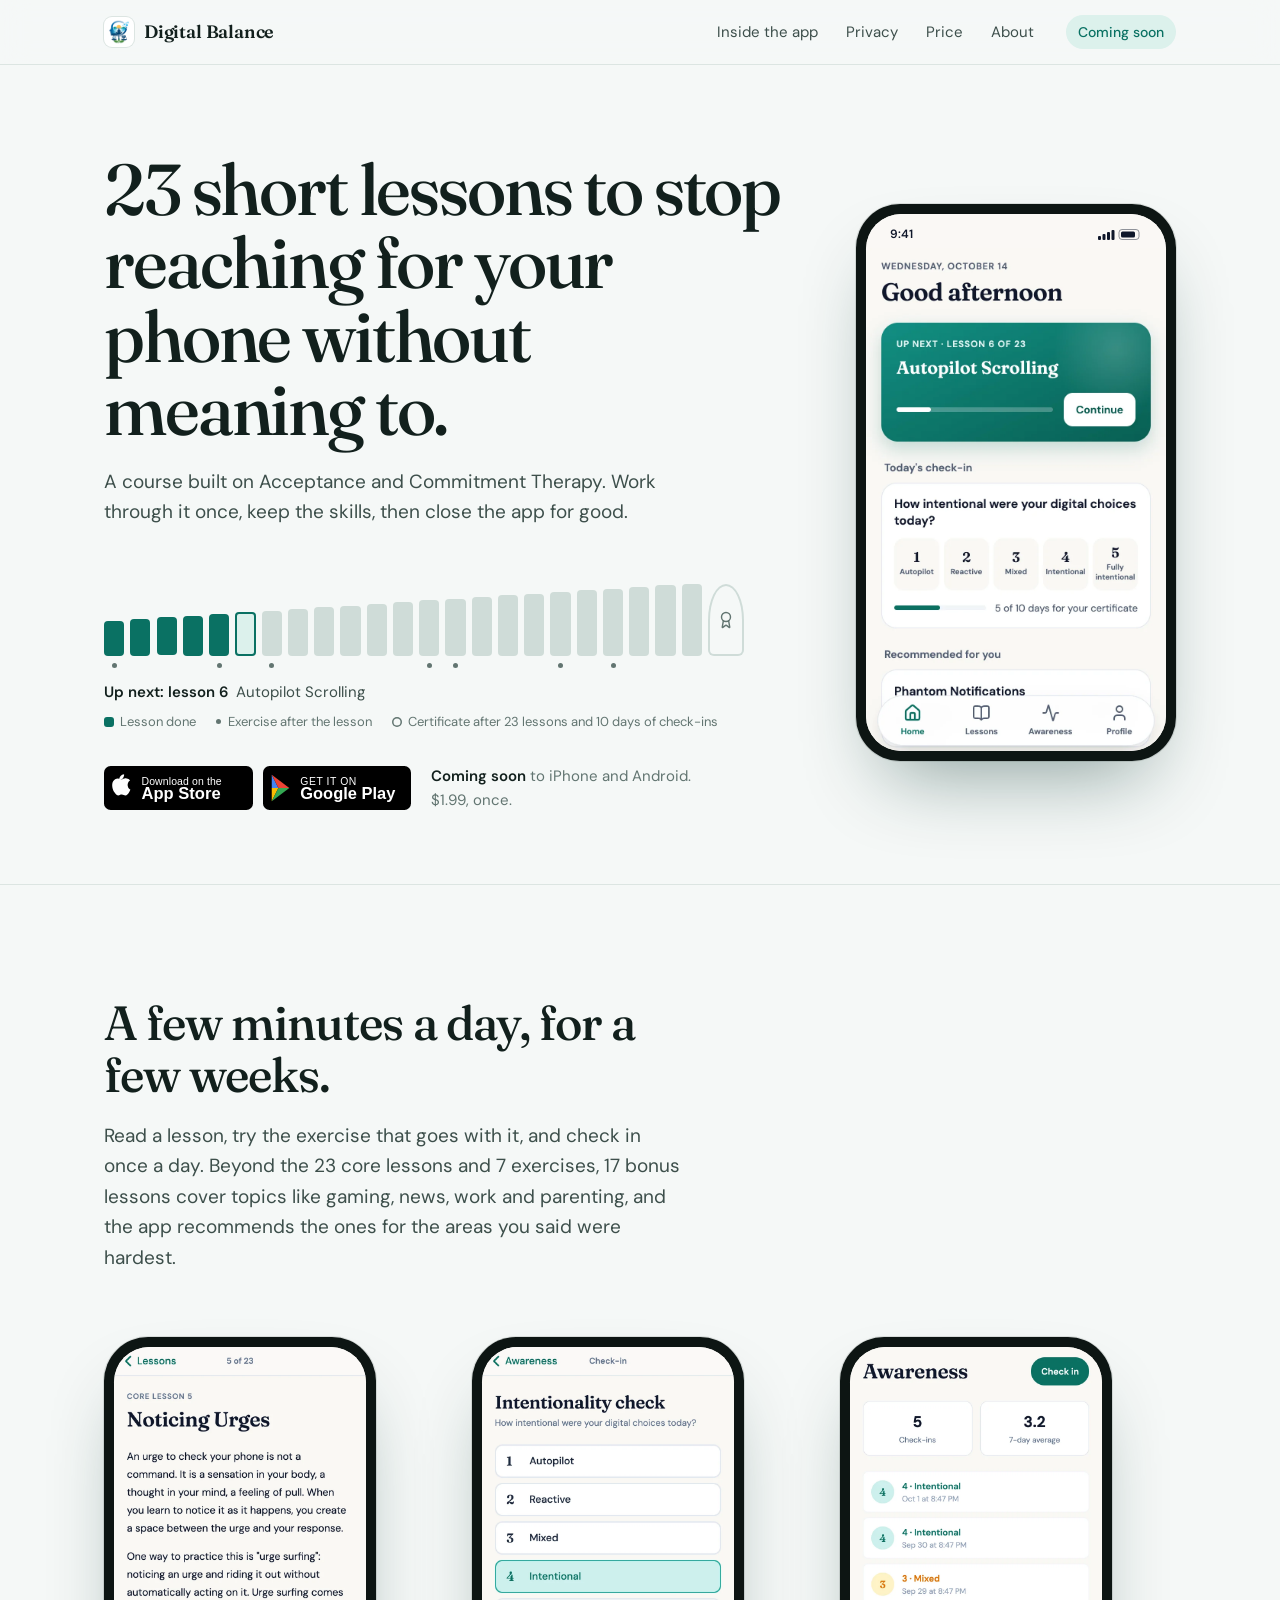
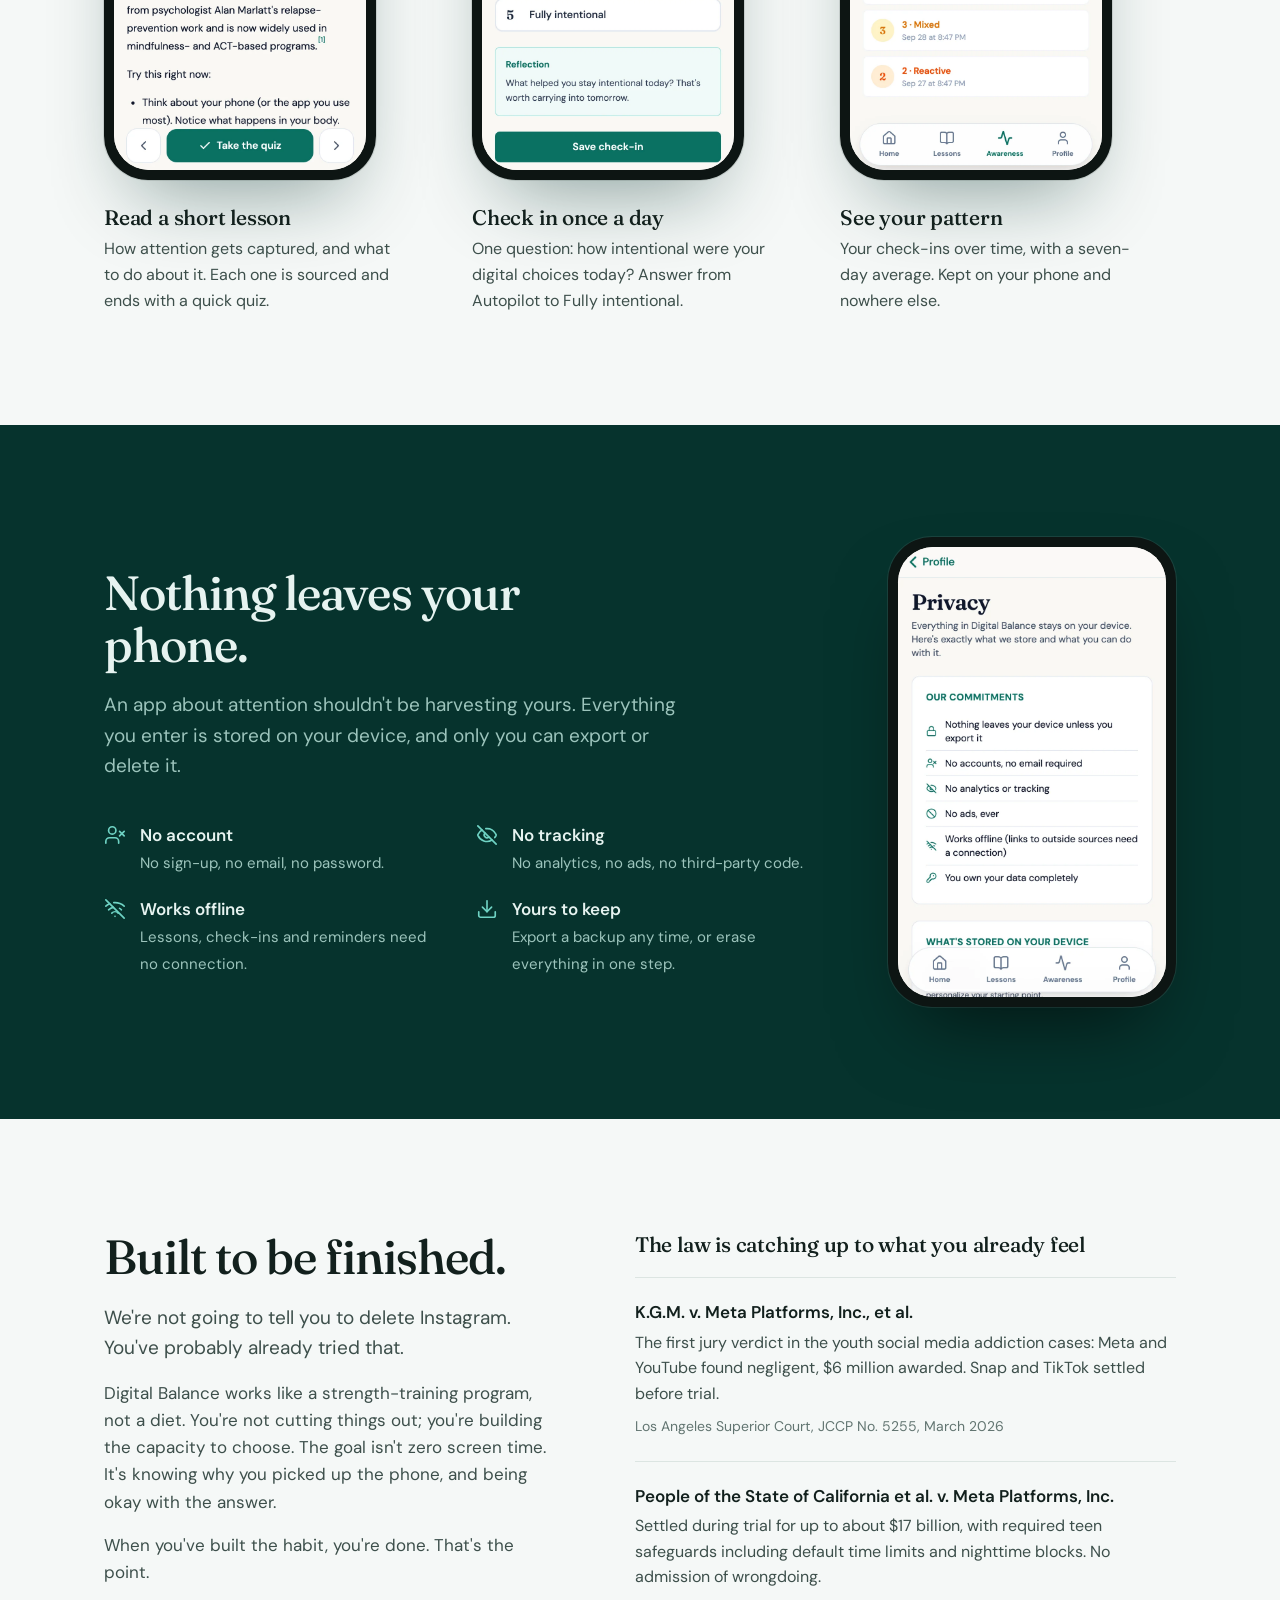
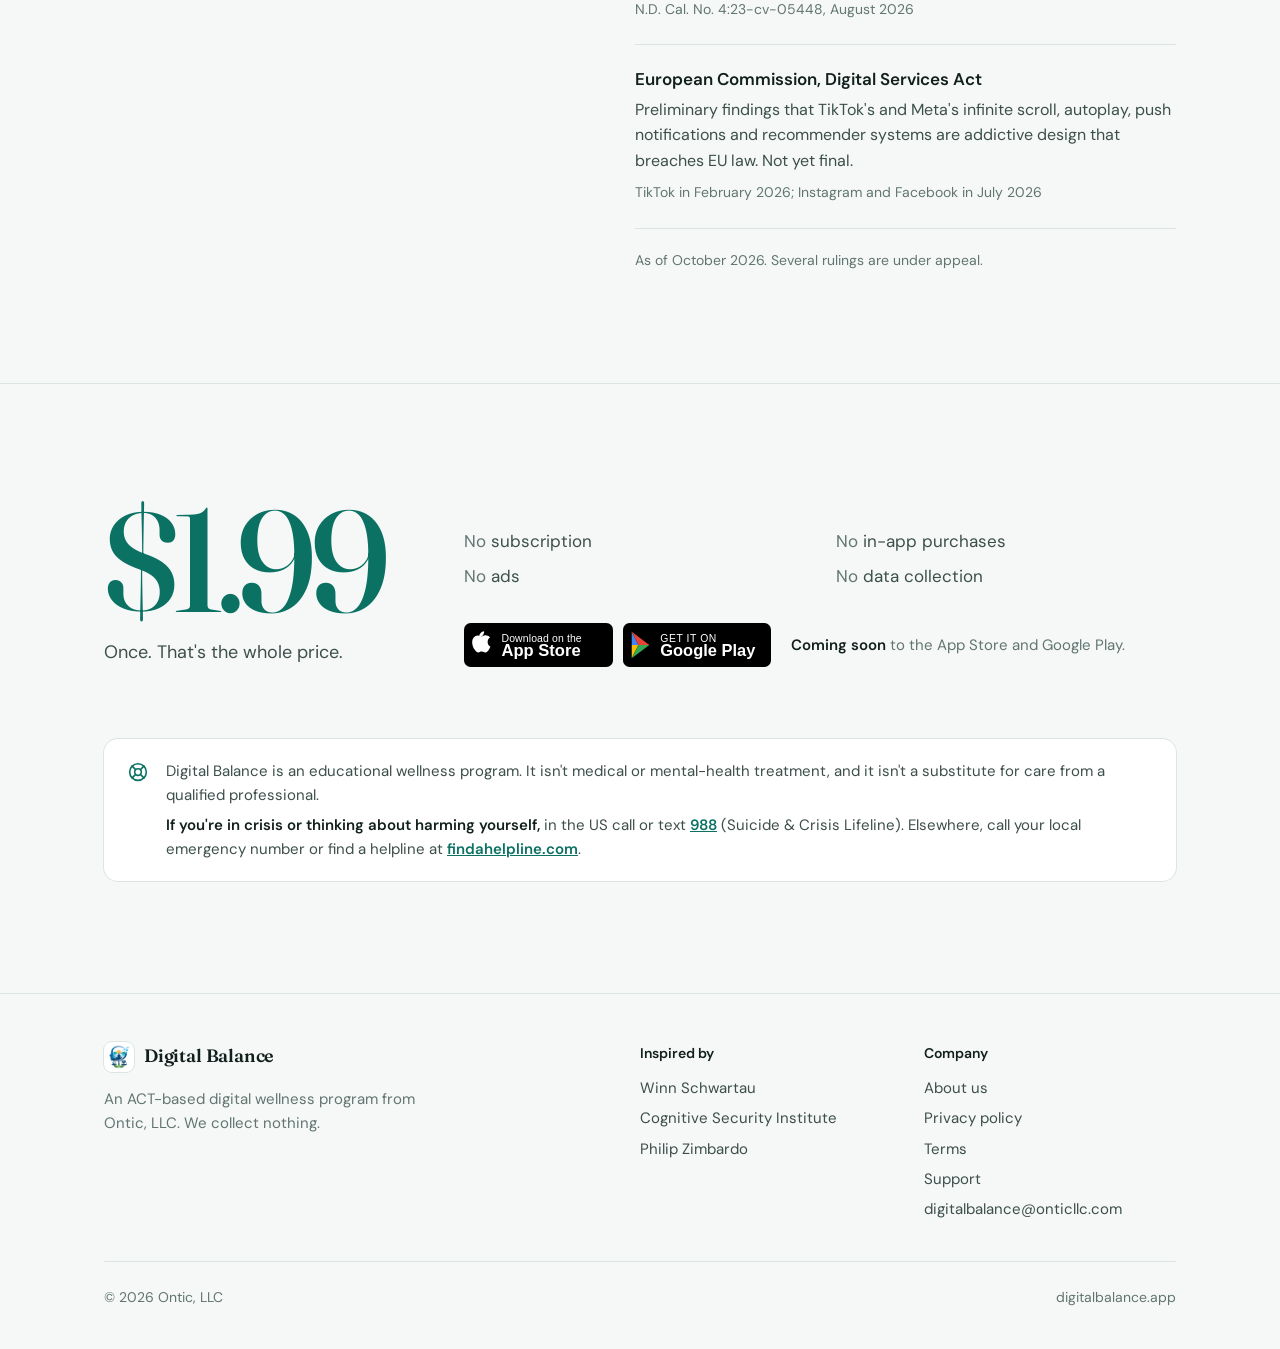
==== commit 78cccb9b: "fix(site): show Autopilot Scrolling and Phantom Notifications in hero screenshot Co-Authored-By: Cla" ====
--- a/index.html
+++ b/index.html
@@ -326,10 +326,10 @@
 
     // Core lessons in program order (digital-balance/src/content/program.json), with the
     // lessons that are followed by an exercise. The strip shows the same progress as the
-    // home-screen screenshot: four lessons done, lesson 5 next.
+    // home-screen screenshot: five lessons done, lesson 6 next.
     const lessons = ["Welcome to Digital Balance", "What is Digital Addiction?", "The Hooked Brain", "Screen Time Awareness", "Noticing Urges", "Autopilot Scrolling", "The Notification Trap", "FOMO and Comparison", "Thoughts About Missing Out", "Making Space for Discomfort", "Present Moment Practice", "Observer Self and Screens", "Values and Screens", "Committed Actions Offline", "Digital Boundaries", "Building New Habits", "Mindful Social Media", "Why Outrage Pays", "AI and Digital Balance", "Sleep and Screens", "Relationships and Screens", "Compassion for Slips", "Your Digital Balance Plan"];
     const exercises = { 1: 'Intention Setting', 5: 'The Pause', 7: 'Notification Inventory', 13: 'App Audit', 14: 'Gratitude for Offline', 18: 'The Crowd Check', 20: 'Digital Sunset' };
-    const done = 4;
+    const done = 5;
 
     const marks = document.getElementById('marks');
     const readout = document.getElementById('readout');
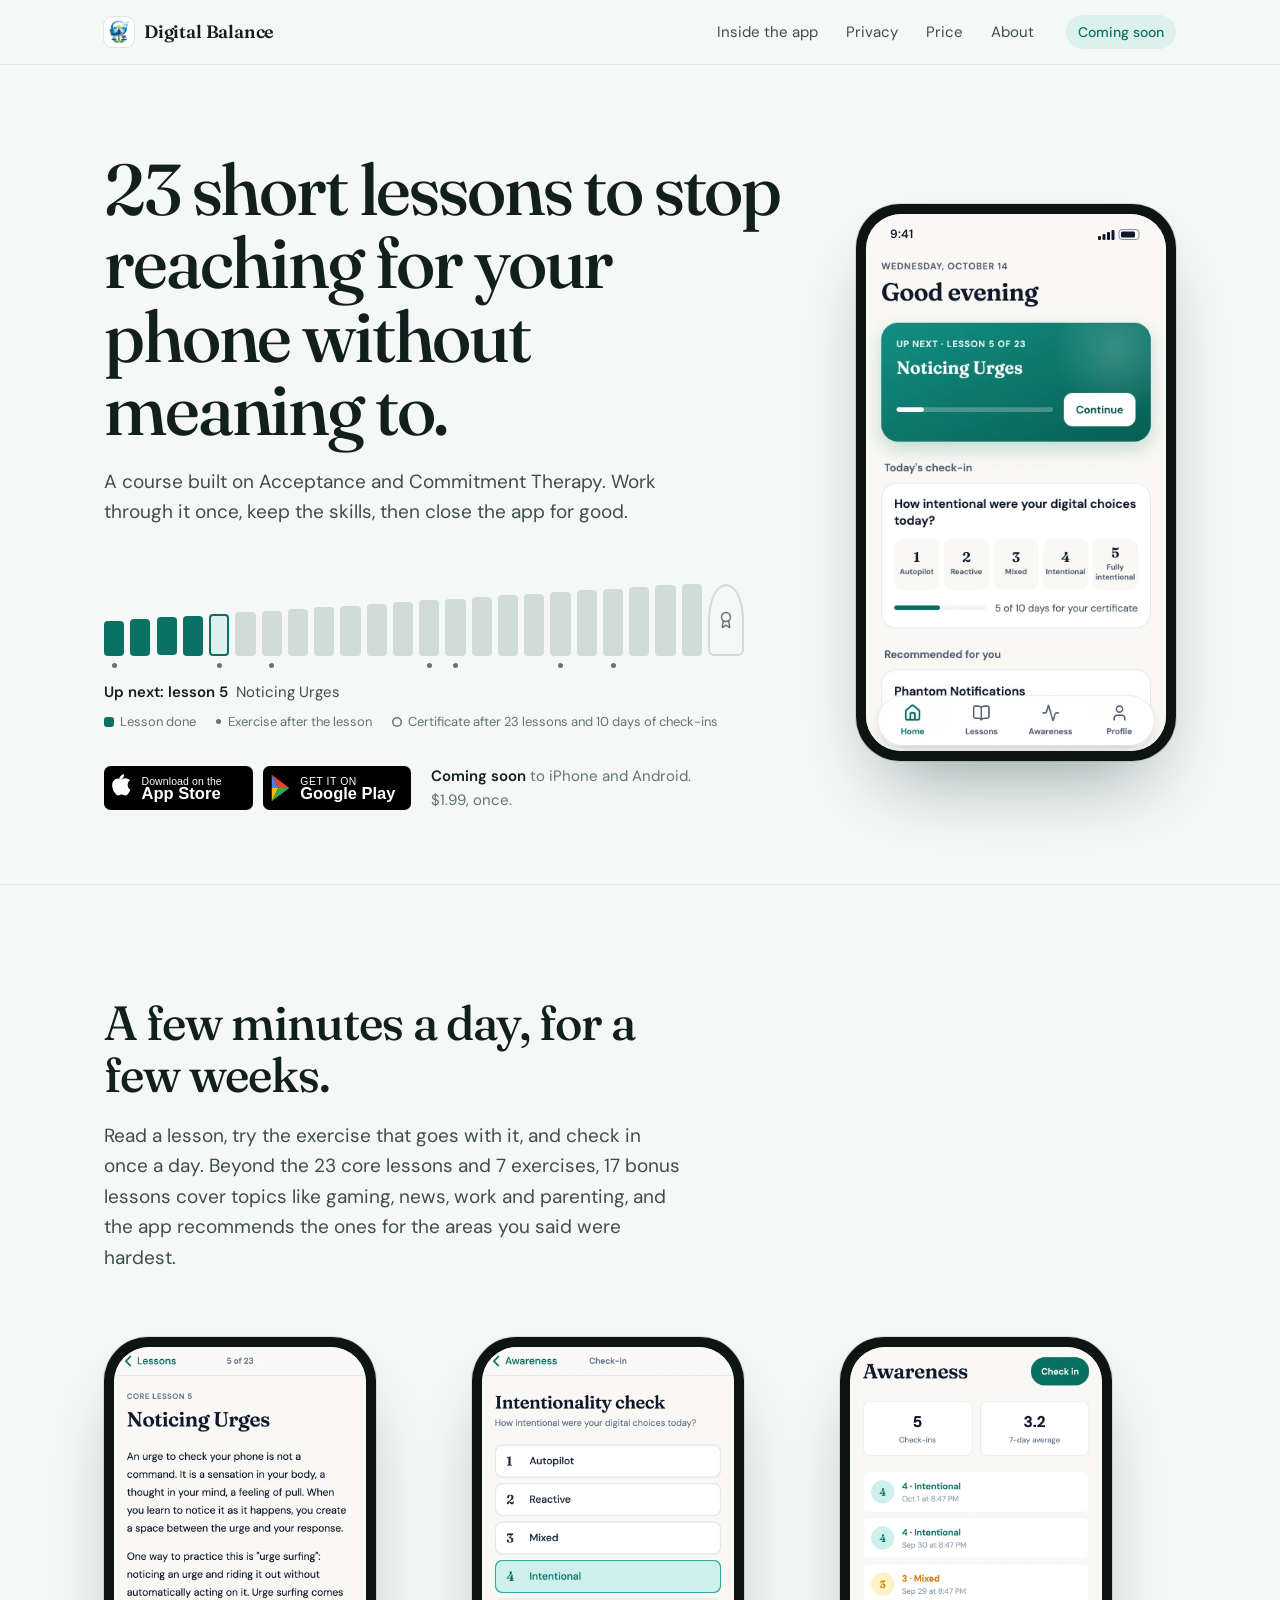
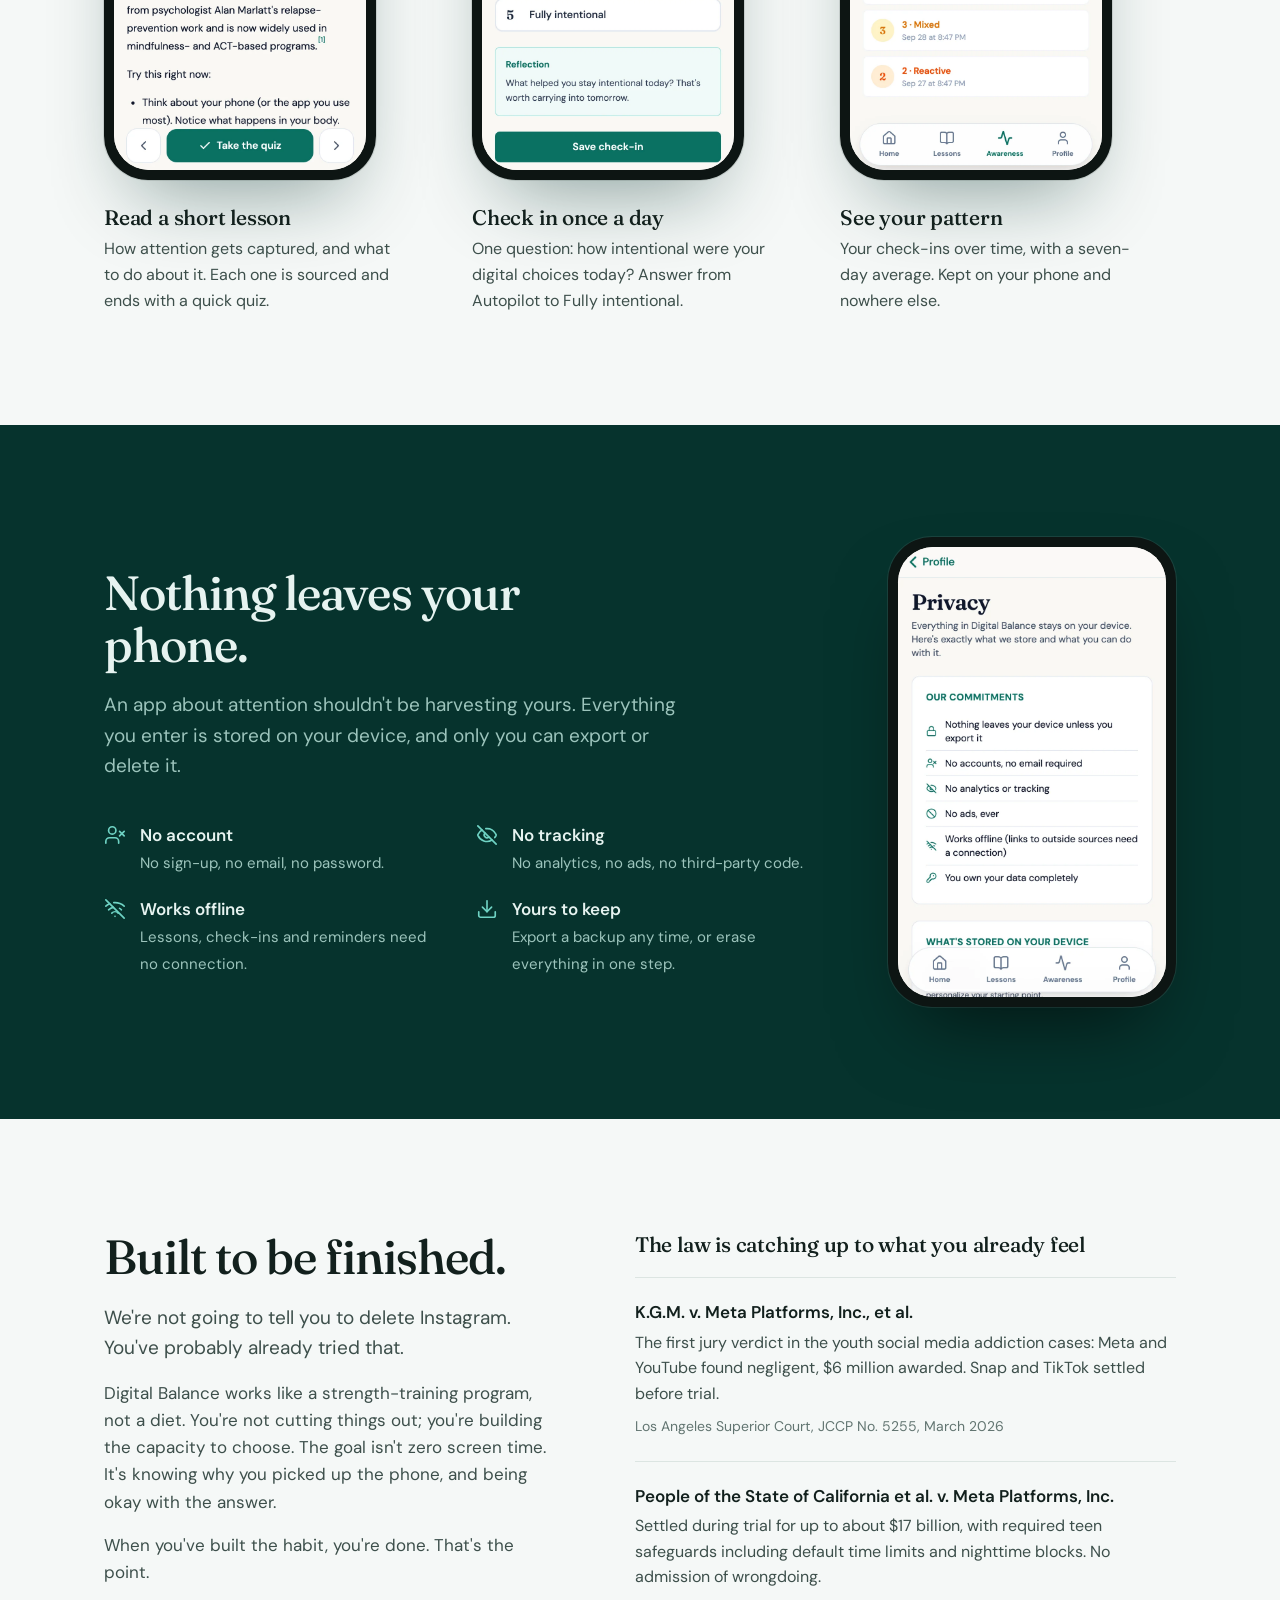
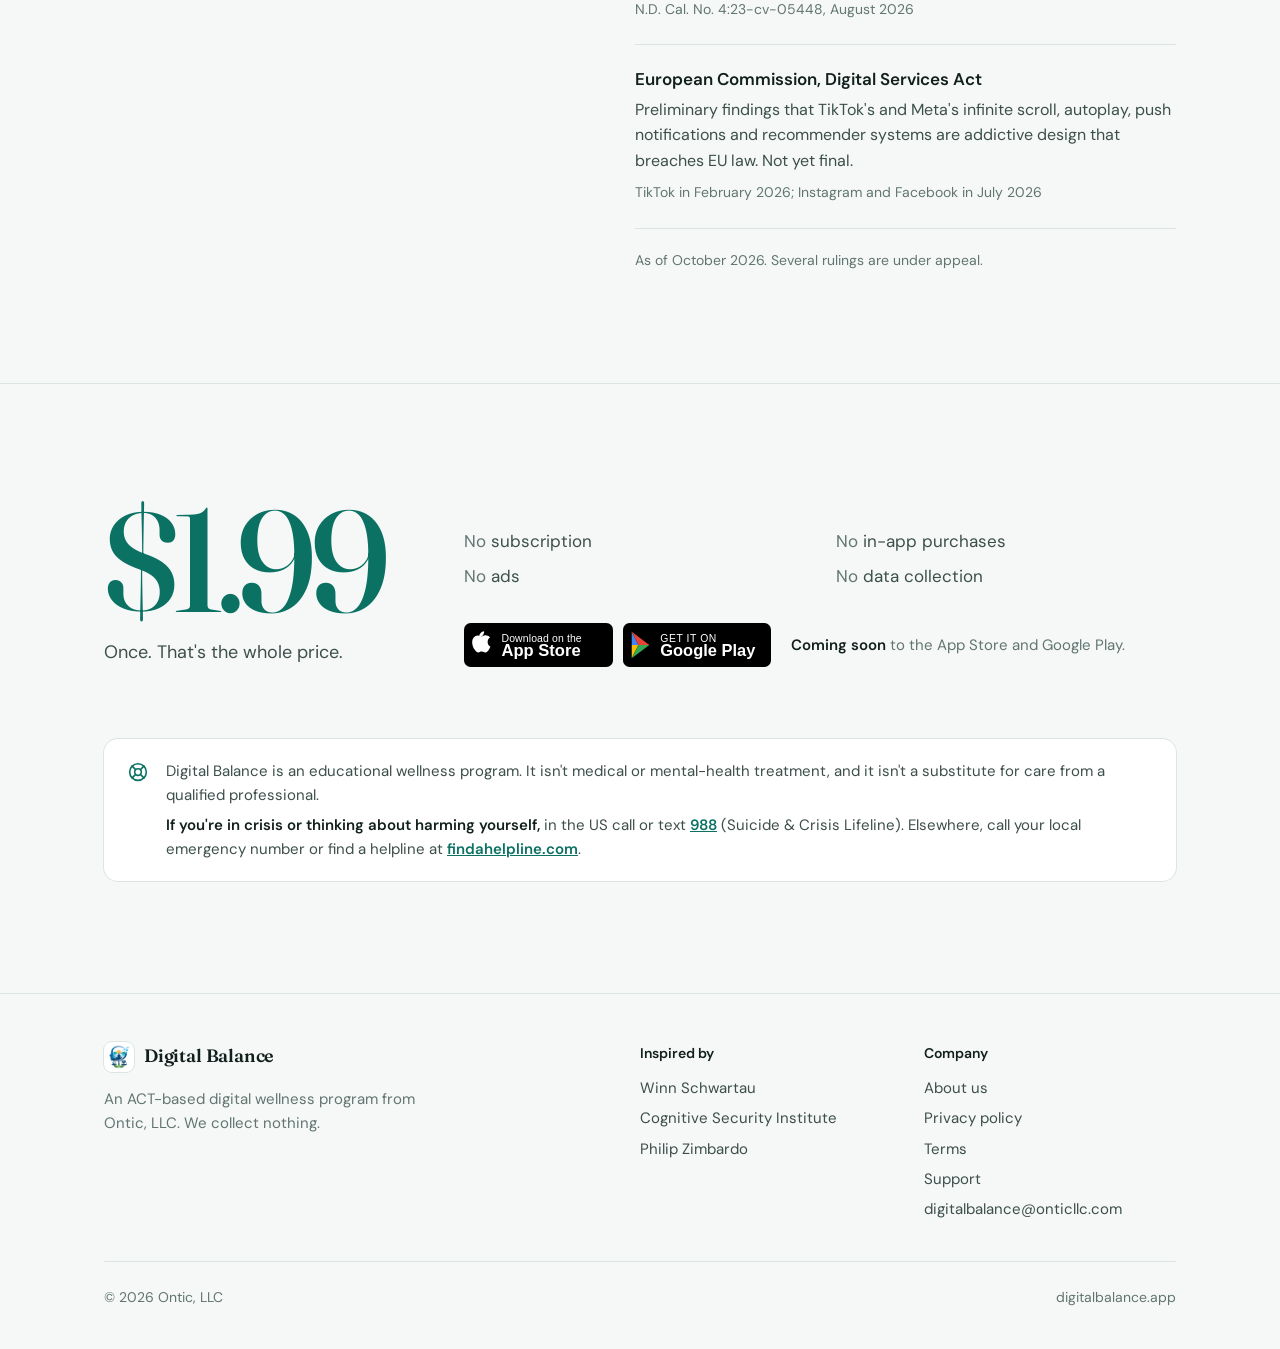
==== commit f12cea79: "fix(site): put lesson 5 back in hero screenshot, keep Phantom Notifications recommendation Co-Author" ====
--- a/index.html
+++ b/index.html
@@ -326,10 +326,10 @@
 
     // Core lessons in program order (digital-balance/src/content/program.json), with the
     // lessons that are followed by an exercise. The strip shows the same progress as the
-    // home-screen screenshot: five lessons done, lesson 6 next.
+    // home-screen screenshot: four lessons done, lesson 5 next.
     const lessons = ["Welcome to Digital Balance", "What is Digital Addiction?", "The Hooked Brain", "Screen Time Awareness", "Noticing Urges", "Autopilot Scrolling", "The Notification Trap", "FOMO and Comparison", "Thoughts About Missing Out", "Making Space for Discomfort", "Present Moment Practice", "Observer Self and Screens", "Values and Screens", "Committed Actions Offline", "Digital Boundaries", "Building New Habits", "Mindful Social Media", "Why Outrage Pays", "AI and Digital Balance", "Sleep and Screens", "Relationships and Screens", "Compassion for Slips", "Your Digital Balance Plan"];
     const exercises = { 1: 'Intention Setting', 5: 'The Pause', 7: 'Notification Inventory', 13: 'App Audit', 14: 'Gratitude for Offline', 18: 'The Crowd Check', 20: 'Digital Sunset' };
-    const done = 5;
+    const done = 4;
 
     const marks = document.getElementById('marks');
     const readout = document.getElementById('readout');
